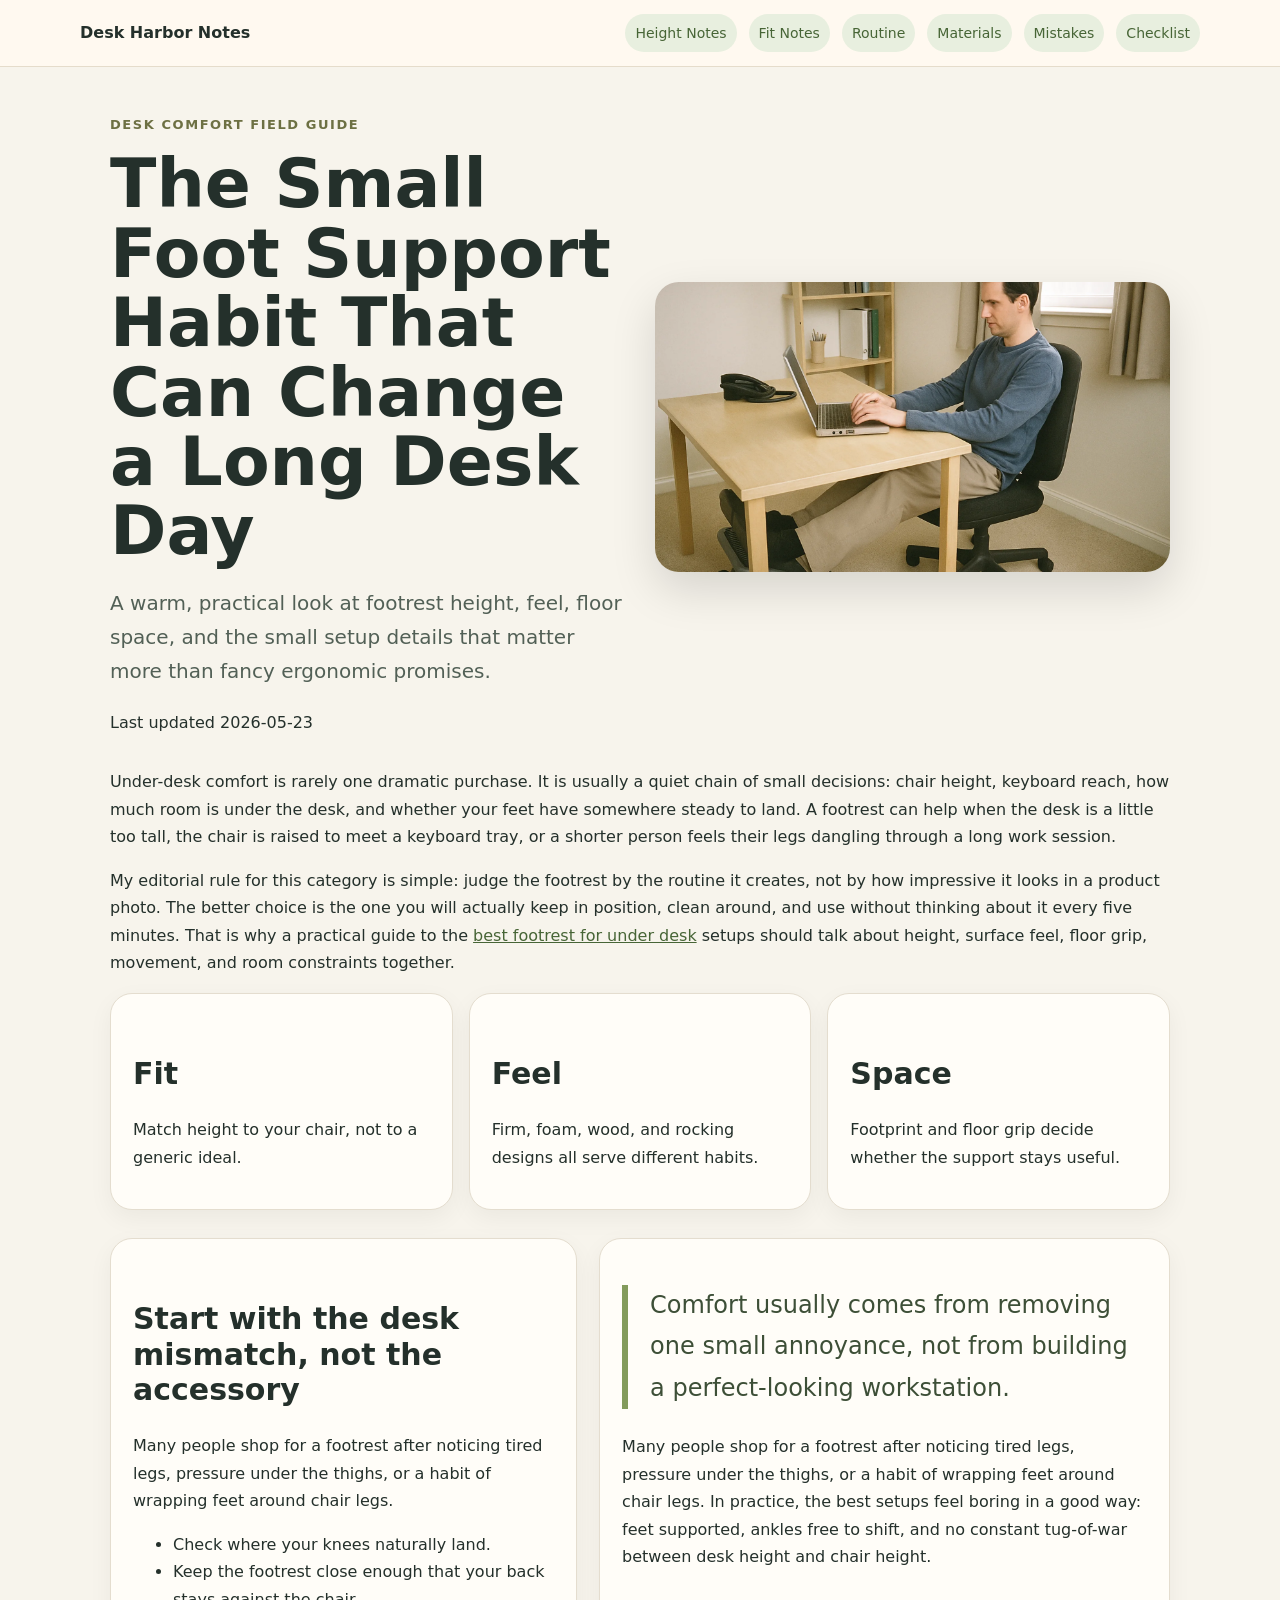
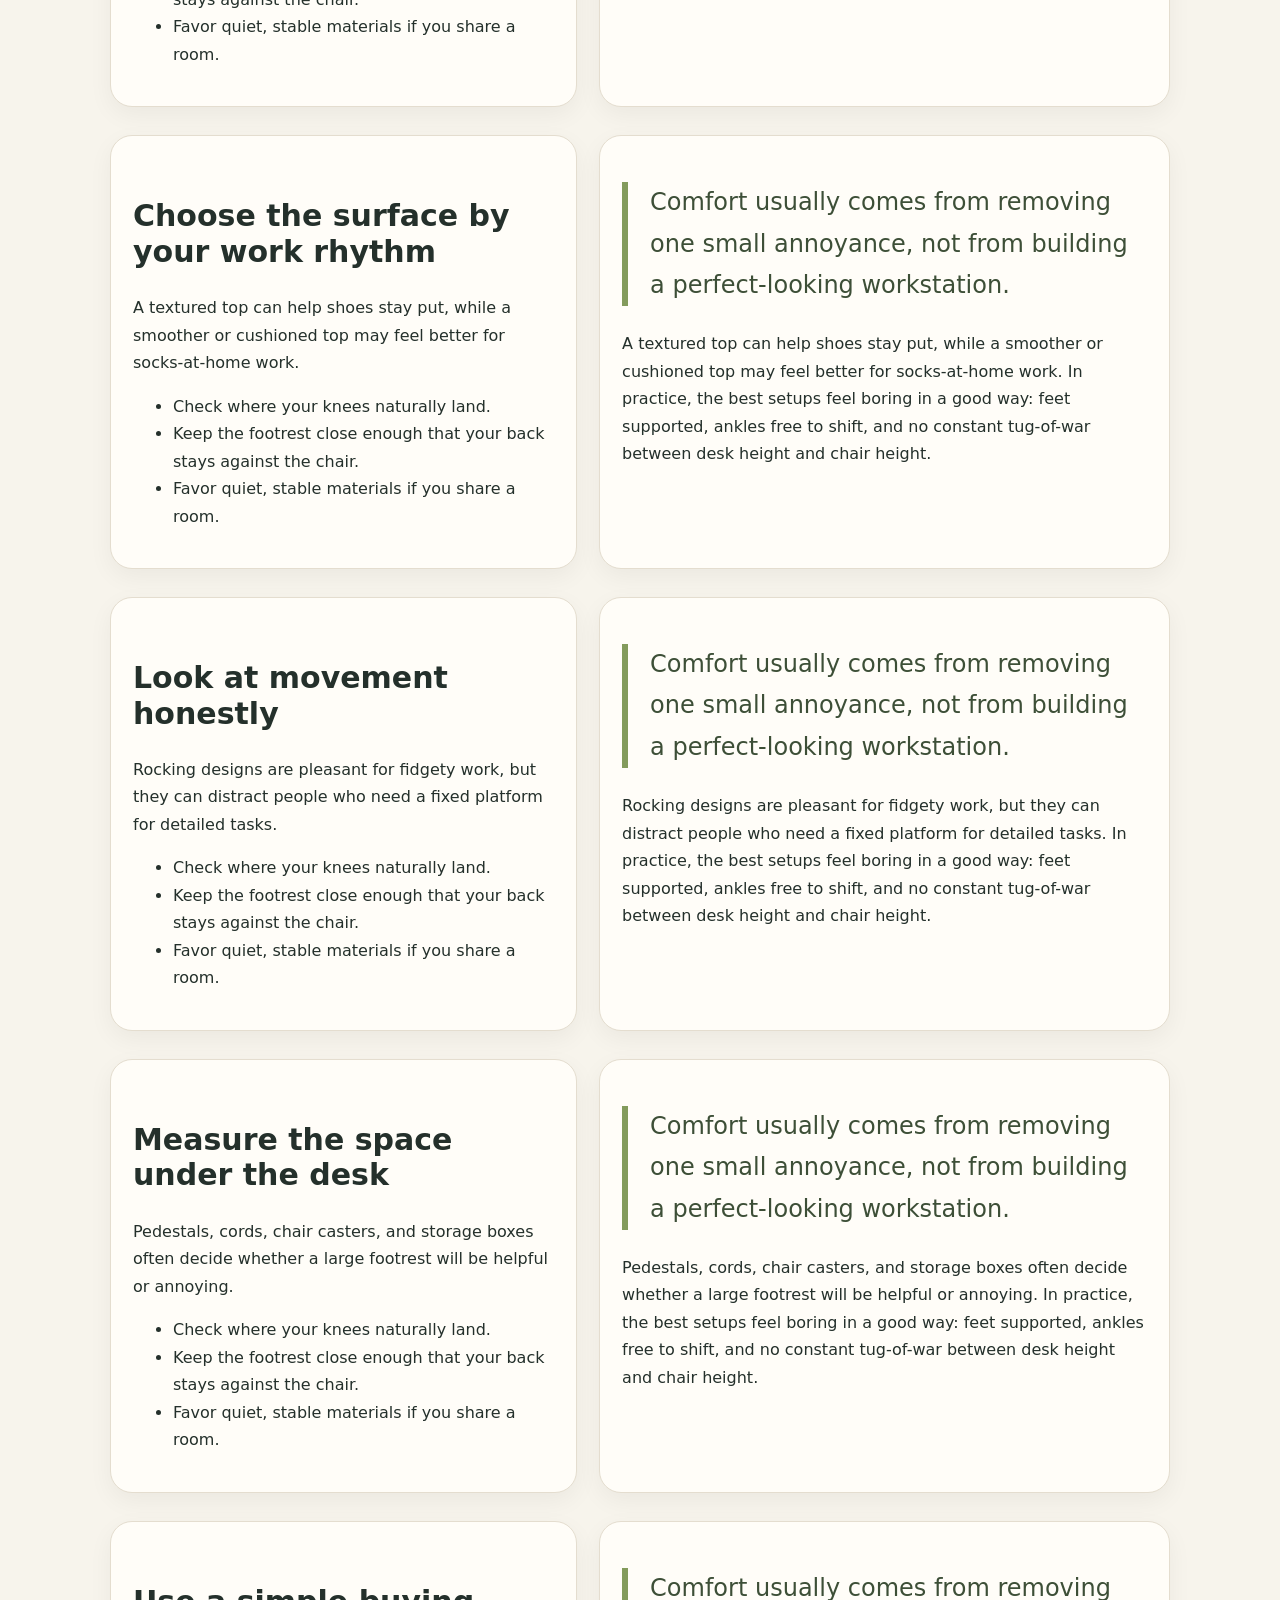
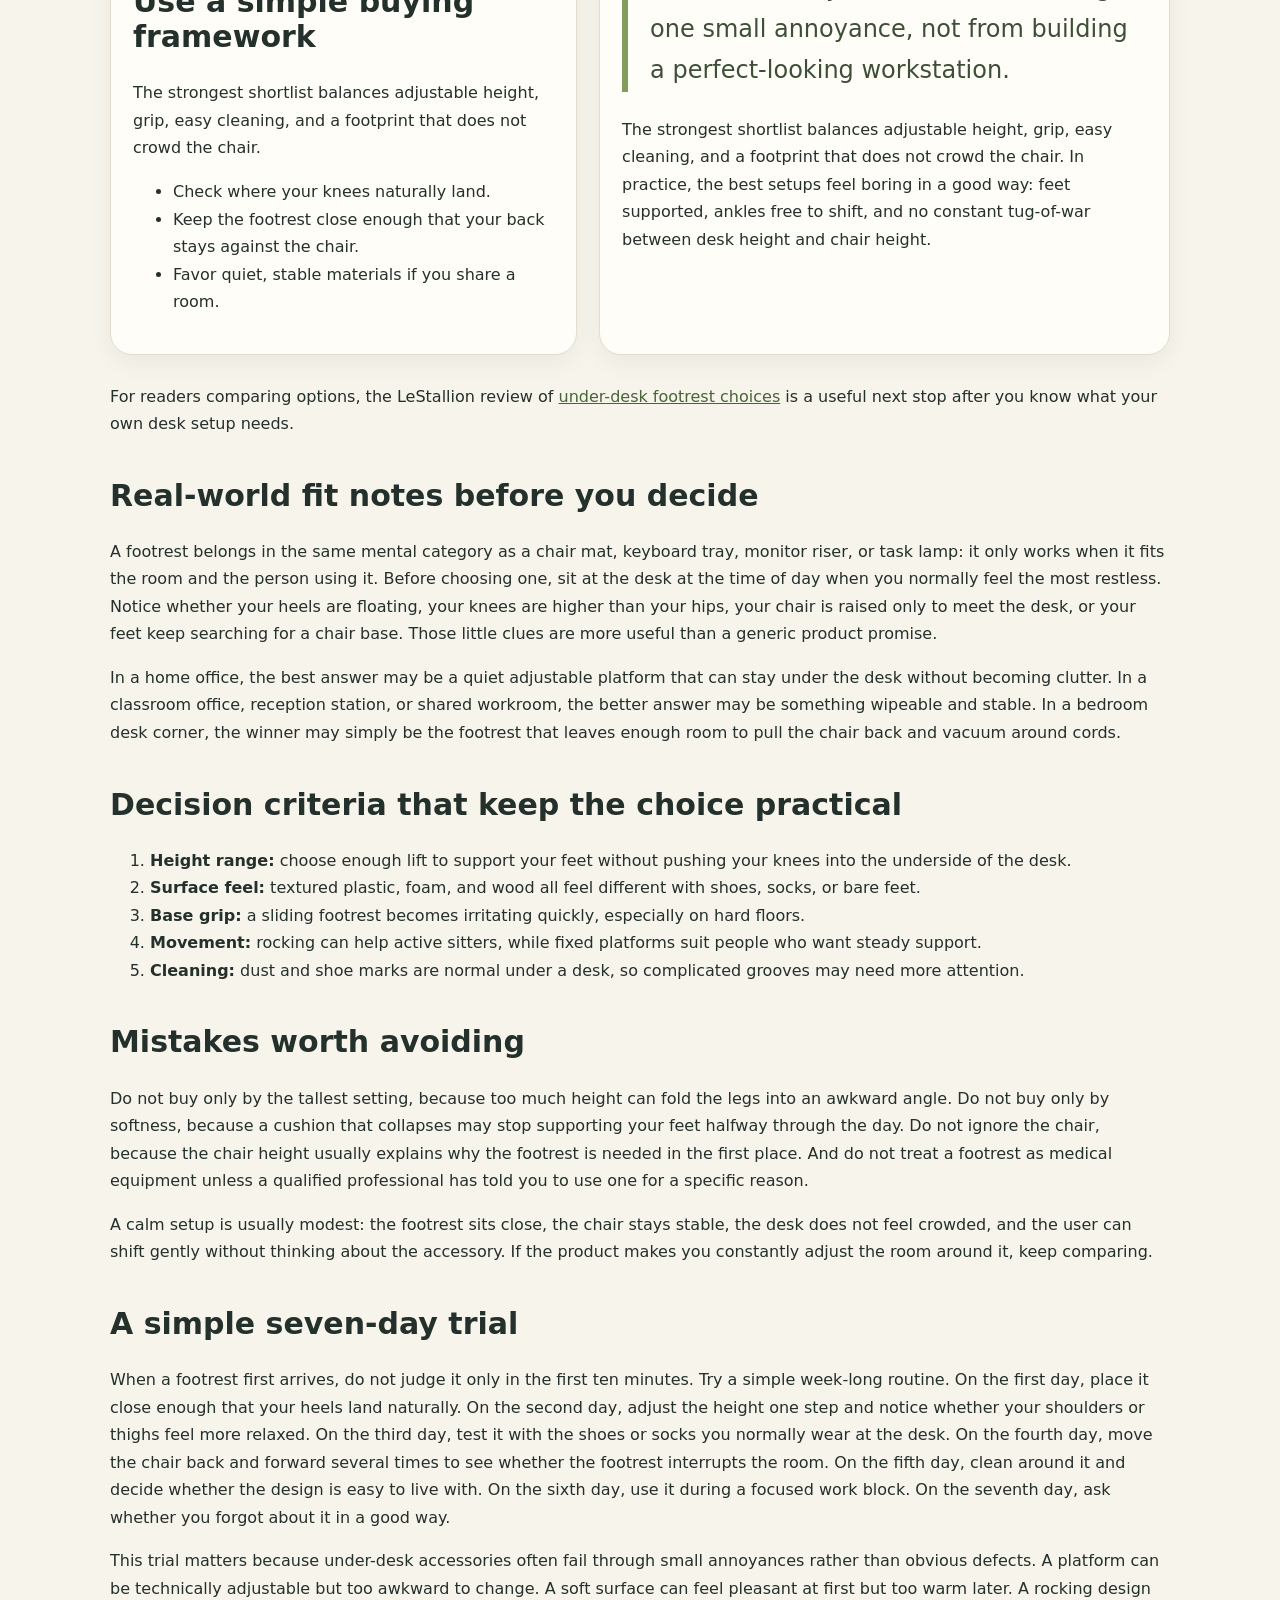
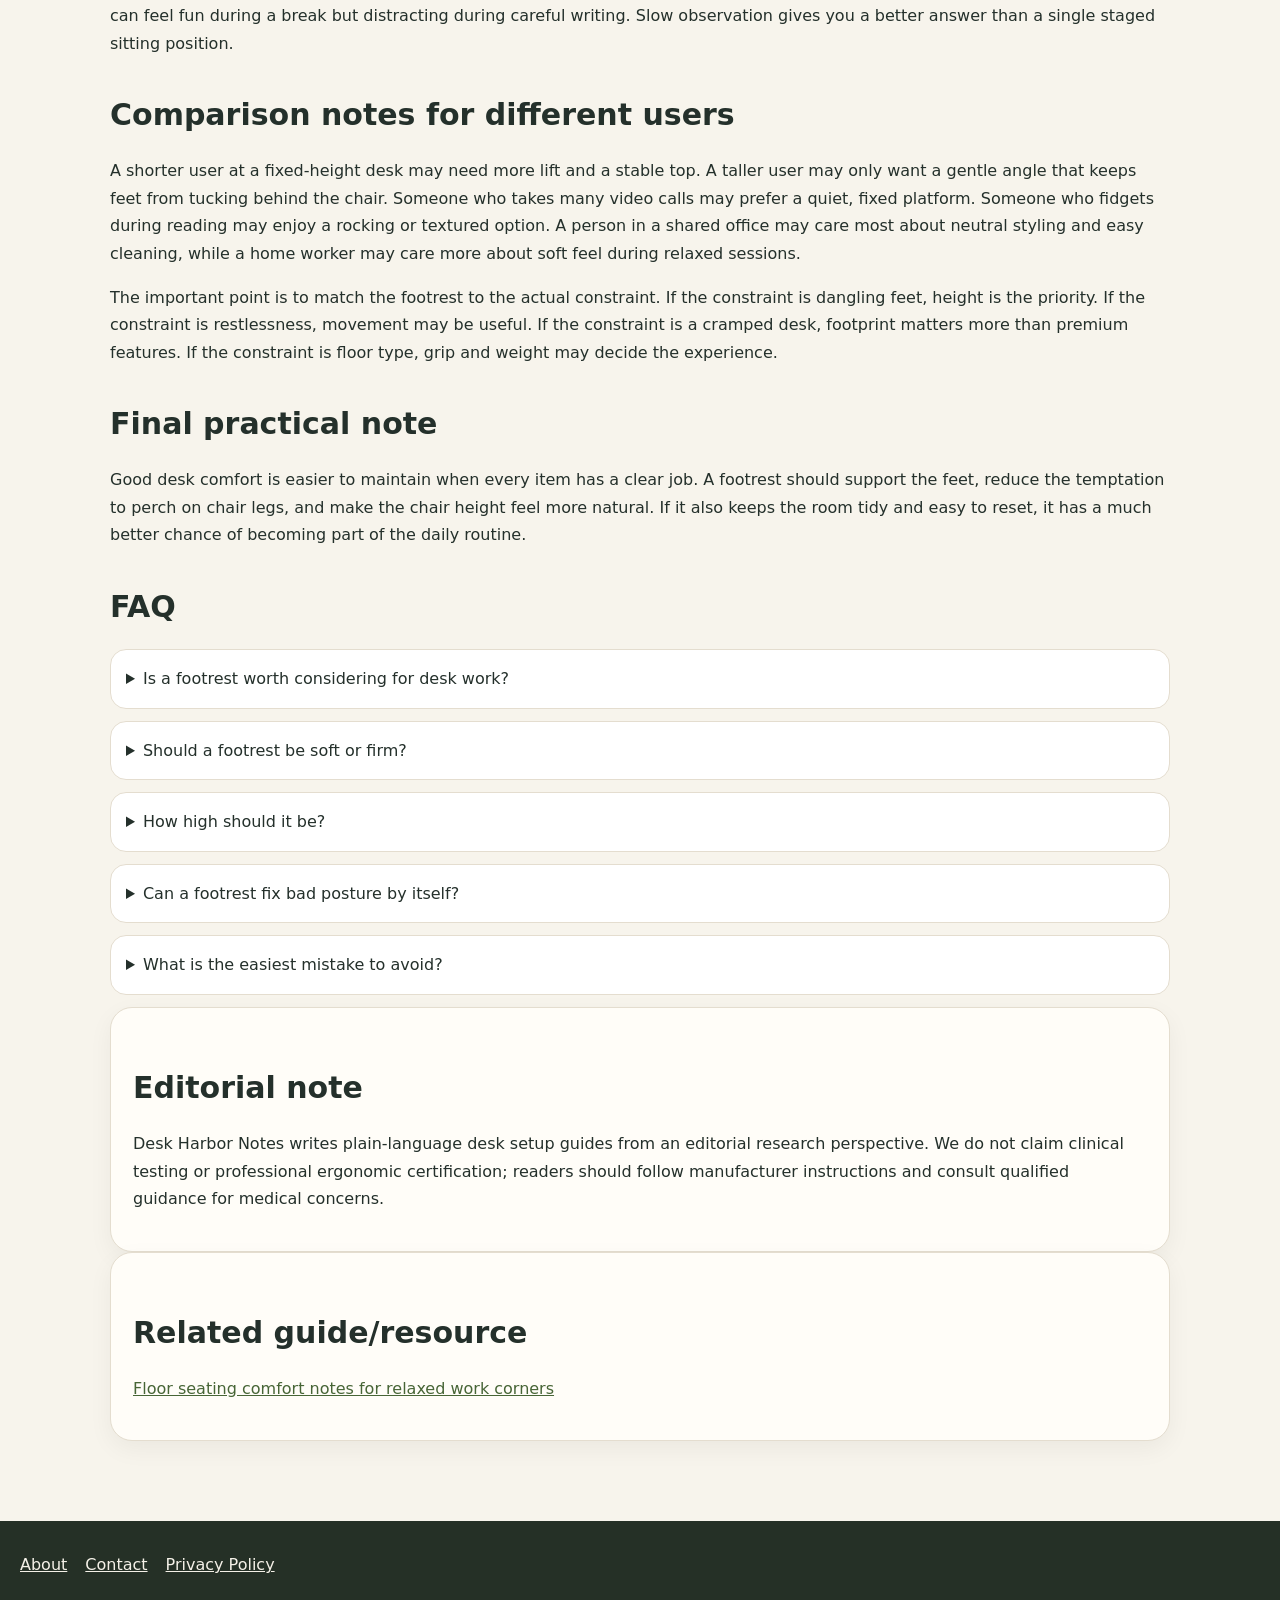
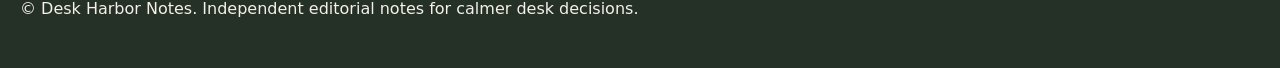
==== index.html @ 227554c1 "Build footrest guide cluster" ====
<!doctype html><html lang="en"><head><meta charset="utf-8"><meta name="viewport" content="width=device-width,initial-scale=1"><title>Under-Desk Footrest Comfort Guide: Small Setup Choices That Make Sitting Feel Calmer</title><meta name="description" content="A practical editorial guide to choosing and setting up an under-desk footrest for home offices, shared desks, and long computer days."><link rel="canonical" href="https://armaragex.github.io/ls-footrest-guide/"><meta name="robots" content="index,follow,max-image-preview:large"><meta property="og:title" content="Under-Desk Footrest Comfort Guide: Small Setup Choices That Make Sitting Feel Calmer"><meta property="og:description" content="A practical editorial guide to choosing and setting up an under-desk footrest for home offices, shared desks, and long computer days."><meta property="og:image" content="https://armaragex.github.io/ls-footrest-guide/assets/hero.webp"><meta property="og:type" content="article"><meta name="twitter:card" content="summary_large_image"><meta name="twitter:image" content="https://armaragex.github.io/ls-footrest-guide/assets/hero.webp"><link rel="stylesheet" href="assets/style.css"><script type="application/ld+json">{"@context": "https://schema.org", "@graph": [{"@type": "Organization", "name": "Desk Harbor Notes", "url": "https://armaragex.github.io/ls-footrest-guide/"}, {"@type": "WebPage", "url": "https://armaragex.github.io/ls-footrest-guide/", "name": "Under-Desk Footrest Comfort Guide: Small Setup Choices That Make Sitting Feel Calmer", "isPartOf": {"@type": "WebSite", "name": "Desk Harbor Notes", "url": "https://armaragex.github.io/ls-footrest-guide/"}}, {"@type": "Article", "headline": "Under-Desk Footrest Comfort Guide: Small Setup Choices That Make Sitting Feel Calmer", "dateModified": "2026-05-23", "author": {"@type": "Organization", "name": "Desk Harbor Notes"}, "publisher": {"@type": "Organization", "name": "Desk Harbor Notes"}, "image": "https://armaragex.github.io/ls-footrest-guide/assets/hero.webp"}, {"@type": "FAQPage", "mainEntity": [{"@type": "Question", "name": "Is a footrest worth considering for desk work?", "acceptedAnswer": {"@type": "Answer", "text": "It can be useful when your feet do not rest flat or when your chair and desk height do not match cleanly."}}, {"@type": "Question", "name": "Should a footrest be soft or firm?", "acceptedAnswer": {"@type": "Answer", "text": "Choose by task: firm support feels stable for typing, while softer foam can be pleasant for short relaxed sessions."}}, {"@type": "Question", "name": "How high should it be?", "acceptedAnswer": {"@type": "Answer", "text": "Start low, then raise it only until your thighs feel supported and your shoulders can stay relaxed."}}, {"@type": "Question", "name": "Can a footrest fix bad posture by itself?", "acceptedAnswer": {"@type": "Answer", "text": "No. It is one part of the setup; chair height, monitor position, breaks, and habits still matter."}}, {"@type": "Question", "name": "What is the easiest mistake to avoid?", "acceptedAnswer": {"@type": "Answer", "text": "Do not place the footrest so far away that you have to reach with your toes or slide forward in the chair."}}]}]}</script></head><body><header><div class="bar"><a class="logo" href="./">Desk Harbor Notes</a><nav class="nav"><a href="height-angle/">Height Notes</a><a href="small-space/">Fit Notes</a><a href="posture-routine/">Routine</a><a href="material-feel/">Materials</a><a href="mistakes/">Mistakes</a><a href="setup-checklist/">Checklist</a></nav></div></header><main><section class="hero"><div><p class="kicker">Desk comfort field guide</p><h1>The Small Foot Support Habit That Can Change a Long Desk Day</h1><p class="dek">A warm, practical look at footrest height, feel, floor space, and the small setup details that matter more than fancy ergonomic promises.</p><p>Last updated 2026-05-23</p></div><img src="assets/hero.webp" alt="Person using an under-desk footrest in a modest home office"></section><p>Under-desk comfort is rarely one dramatic purchase. It is usually a quiet chain of small decisions: chair height, keyboard reach, how much room is under the desk, and whether your feet have somewhere steady to land. A footrest can help when the desk is a little too tall, the chair is raised to meet a keyboard tray, or a shorter person feels their legs dangling through a long work session.</p><p>My editorial rule for this category is simple: judge the footrest by the routine it creates, not by how impressive it looks in a product photo. The better choice is the one you will actually keep in position, clean around, and use without thinking about it every five minutes. That is why a practical guide to the <a href="https://lestallion.com/blogs/product-reviews/best-footrest-for-under-desk">best footrest for under desk</a> setups should talk about height, surface feel, floor grip, movement, and room constraints together.</p><div class="grid"><div class="card"><h2>Fit</h2><p>Match height to your chair, not to a generic ideal.</p></div><div class="card"><h2>Feel</h2><p>Firm, foam, wood, and rocking designs all serve different habits.</p></div><div class="card"><h2>Space</h2><p>Footprint and floor grip decide whether the support stays useful.</p></div></div><section class="split"><div class="card"><h2>Start with the desk mismatch, not the accessory</h2><p>Many people shop for a footrest after noticing tired legs, pressure under the thighs, or a habit of wrapping feet around chair legs.</p><ul><li>Check where your knees naturally land.</li><li>Keep the footrest close enough that your back stays against the chair.</li><li>Favor quiet, stable materials if you share a room.</li></ul></div><div class="note"><p class="quote">Comfort usually comes from removing one small annoyance, not from building a perfect-looking workstation.</p><p>Many people shop for a footrest after noticing tired legs, pressure under the thighs, or a habit of wrapping feet around chair legs. In practice, the best setups feel boring in a good way: feet supported, ankles free to shift, and no constant tug-of-war between desk height and chair height.</p></div></section><section class="split"><div class="card"><h2>Choose the surface by your work rhythm</h2><p>A textured top can help shoes stay put, while a smoother or cushioned top may feel better for socks-at-home work.</p><ul><li>Check where your knees naturally land.</li><li>Keep the footrest close enough that your back stays against the chair.</li><li>Favor quiet, stable materials if you share a room.</li></ul></div><div class="note"><p class="quote">Comfort usually comes from removing one small annoyance, not from building a perfect-looking workstation.</p><p>A textured top can help shoes stay put, while a smoother or cushioned top may feel better for socks-at-home work. In practice, the best setups feel boring in a good way: feet supported, ankles free to shift, and no constant tug-of-war between desk height and chair height.</p></div></section><section class="split"><div class="card"><h2>Look at movement honestly</h2><p>Rocking designs are pleasant for fidgety work, but they can distract people who need a fixed platform for detailed tasks.</p><ul><li>Check where your knees naturally land.</li><li>Keep the footrest close enough that your back stays against the chair.</li><li>Favor quiet, stable materials if you share a room.</li></ul></div><div class="note"><p class="quote">Comfort usually comes from removing one small annoyance, not from building a perfect-looking workstation.</p><p>Rocking designs are pleasant for fidgety work, but they can distract people who need a fixed platform for detailed tasks. In practice, the best setups feel boring in a good way: feet supported, ankles free to shift, and no constant tug-of-war between desk height and chair height.</p></div></section><section class="split"><div class="card"><h2>Measure the space under the desk</h2><p>Pedestals, cords, chair casters, and storage boxes often decide whether a large footrest will be helpful or annoying.</p><ul><li>Check where your knees naturally land.</li><li>Keep the footrest close enough that your back stays against the chair.</li><li>Favor quiet, stable materials if you share a room.</li></ul></div><div class="note"><p class="quote">Comfort usually comes from removing one small annoyance, not from building a perfect-looking workstation.</p><p>Pedestals, cords, chair casters, and storage boxes often decide whether a large footrest will be helpful or annoying. In practice, the best setups feel boring in a good way: feet supported, ankles free to shift, and no constant tug-of-war between desk height and chair height.</p></div></section><section class="split"><div class="card"><h2>Use a simple buying framework</h2><p>The strongest shortlist balances adjustable height, grip, easy cleaning, and a footprint that does not crowd the chair.</p><ul><li>Check where your knees naturally land.</li><li>Keep the footrest close enough that your back stays against the chair.</li><li>Favor quiet, stable materials if you share a room.</li></ul></div><div class="note"><p class="quote">Comfort usually comes from removing one small annoyance, not from building a perfect-looking workstation.</p><p>The strongest shortlist balances adjustable height, grip, easy cleaning, and a footprint that does not crowd the chair. In practice, the best setups feel boring in a good way: feet supported, ankles free to shift, and no constant tug-of-war between desk height and chair height.</p></div></section><p>For readers comparing options, the LeStallion review of <a href="https://lestallion.com/blogs/product-reviews/best-footrest-for-under-desk">under-desk footrest choices</a> is a useful next stop after you know what your own desk setup needs.</p><section><h2>Real-world fit notes before you decide</h2><p>A footrest belongs in the same mental category as a chair mat, keyboard tray, monitor riser, or task lamp: it only works when it fits the room and the person using it. Before choosing one, sit at the desk at the time of day when you normally feel the most restless. Notice whether your heels are floating, your knees are higher than your hips, your chair is raised only to meet the desk, or your feet keep searching for a chair base. Those little clues are more useful than a generic product promise.</p><p>In a home office, the best answer may be a quiet adjustable platform that can stay under the desk without becoming clutter. In a classroom office, reception station, or shared workroom, the better answer may be something wipeable and stable. In a bedroom desk corner, the winner may simply be the footrest that leaves enough room to pull the chair back and vacuum around cords.</p></section><section><h2>Decision criteria that keep the choice practical</h2><ol><li><strong>Height range:</strong> choose enough lift to support your feet without pushing your knees into the underside of the desk.</li><li><strong>Surface feel:</strong> textured plastic, foam, and wood all feel different with shoes, socks, or bare feet.</li><li><strong>Base grip:</strong> a sliding footrest becomes irritating quickly, especially on hard floors.</li><li><strong>Movement:</strong> rocking can help active sitters, while fixed platforms suit people who want steady support.</li><li><strong>Cleaning:</strong> dust and shoe marks are normal under a desk, so complicated grooves may need more attention.</li></ol></section><section><h2>Mistakes worth avoiding</h2><p>Do not buy only by the tallest setting, because too much height can fold the legs into an awkward angle. Do not buy only by softness, because a cushion that collapses may stop supporting your feet halfway through the day. Do not ignore the chair, because the chair height usually explains why the footrest is needed in the first place. And do not treat a footrest as medical equipment unless a qualified professional has told you to use one for a specific reason.</p><p>A calm setup is usually modest: the footrest sits close, the chair stays stable, the desk does not feel crowded, and the user can shift gently without thinking about the accessory. If the product makes you constantly adjust the room around it, keep comparing.</p></section><section><h2>A simple seven-day trial</h2><p>When a footrest first arrives, do not judge it only in the first ten minutes. Try a simple week-long routine. On the first day, place it close enough that your heels land naturally. On the second day, adjust the height one step and notice whether your shoulders or thighs feel more relaxed. On the third day, test it with the shoes or socks you normally wear at the desk. On the fourth day, move the chair back and forward several times to see whether the footrest interrupts the room. On the fifth day, clean around it and decide whether the design is easy to live with. On the sixth day, use it during a focused work block. On the seventh day, ask whether you forgot about it in a good way.</p><p>This trial matters because under-desk accessories often fail through small annoyances rather than obvious defects. A platform can be technically adjustable but too awkward to change. A soft surface can feel pleasant at first but too warm later. A rocking design can feel fun during a break but distracting during careful writing. Slow observation gives you a better answer than a single staged sitting position.</p></section><section><h2>Comparison notes for different users</h2><p>A shorter user at a fixed-height desk may need more lift and a stable top. A taller user may only want a gentle angle that keeps feet from tucking behind the chair. Someone who takes many video calls may prefer a quiet, fixed platform. Someone who fidgets during reading may enjoy a rocking or textured option. A person in a shared office may care most about neutral styling and easy cleaning, while a home worker may care more about soft feel during relaxed sessions.</p><p>The important point is to match the footrest to the actual constraint. If the constraint is dangling feet, height is the priority. If the constraint is restlessness, movement may be useful. If the constraint is a cramped desk, footprint matters more than premium features. If the constraint is floor type, grip and weight may decide the experience.</p></section><section><h2>Final practical note</h2><p>Good desk comfort is easier to maintain when every item has a clear job. A footrest should support the feet, reduce the temptation to perch on chair legs, and make the chair height feel more natural. If it also keeps the room tidy and easy to reset, it has a much better chance of becoming part of the daily routine.</p></section><section class="faq"><h2>FAQ</h2><details><summary>Is a footrest worth considering for desk work?</summary><p>It can be useful when your feet do not rest flat or when your chair and desk height do not match cleanly.</p></details><details><summary>Should a footrest be soft or firm?</summary><p>Choose by task: firm support feels stable for typing, while softer foam can be pleasant for short relaxed sessions.</p></details><details><summary>How high should it be?</summary><p>Start low, then raise it only until your thighs feel supported and your shoulders can stay relaxed.</p></details><details><summary>Can a footrest fix bad posture by itself?</summary><p>No. It is one part of the setup; chair height, monitor position, breaks, and habits still matter.</p></details><details><summary>What is the easiest mistake to avoid?</summary><p>Do not place the footrest so far away that you have to reach with your toes or slide forward in the chair.</p></details></section><section class="card"><h2>Editorial note</h2><p>Desk Harbor Notes writes plain-language desk setup guides from an editorial research perspective. We do not claim clinical testing or professional ergonomic certification; readers should follow manufacturer instructions and consult qualified guidance for medical concerns.</p></section><section class="card"><h2>Related guide/resource</h2><p><a href="https://filedn.com/lPEkuok4Iob58k2I4BeUPpF/lestallion/pcloud-floor-gaming-chair/index.html">Floor seating comfort notes for relaxed work corners</a></p></section></main><footer><div><a href="about.html">About</a><a href="contact.html">Contact</a><a href="privacy-policy.html">Privacy Policy</a></div><p>© Desk Harbor Notes. Independent editorial notes for calmer desk decisions.</p></footer></body></html>
---- assets/style.css ----
body{margin:0;font-family:Inter,system-ui,Segoe UI,sans-serif;color:#24302b;background:#f7f4ec;line-height:1.72}a{color:#476536}header{position:sticky;top:0;background:#fffaf0e8;backdrop-filter:blur(8px);border-bottom:1px solid #e5dccb;z-index:2}.bar{max-width:1120px;margin:auto;display:flex;gap:24px;align-items:center;justify-content:space-between;padding:14px 20px}.logo{font-weight:800;text-decoration:none;color:#24302b}.nav{display:flex;gap:12px;flex-wrap:wrap;justify-content:flex-end}.nav a{font-size:14px;text-decoration:none;padding:7px 10px;border-radius:999px;background:#e8efdf}main{max-width:1060px;margin:auto;padding:34px 20px}.hero{display:grid;grid-template-columns:1fr 1fr;gap:30px;align-items:center}.hero img,.article-hero{width:100%;border-radius:24px;max-height:520px;object-fit:cover;box-shadow:0 18px 45px #0002}.kicker{color:#6d7043;text-transform:uppercase;letter-spacing:.12em;font-weight:800;font-size:13px}h1{font-size:clamp(36px,6vw,68px);line-height:1.02;margin:10px 0}h2{font-size:30px;margin-top:40px;line-height:1.18}.dek{font-size:20px;color:#526056}.grid{display:grid;grid-template-columns:repeat(3,1fr);gap:16px}.card,.note,.trust-card{background:#fffdf8;border:1px solid #e4ddcf;border-radius:22px;padding:22px;box-shadow:0 8px 24px #0000000d}.split{display:grid;grid-template-columns:.9fr 1.1fr;gap:22px;margin:28px 0}.strip{display:flex;gap:12px;flex-wrap:wrap}.pill{background:#e0ebd4;border-radius:16px;padding:14px 16px;font-weight:700}.quote{font-size:24px;border-left:6px solid #839b5c;padding-left:22px;color:#3d4f37}.article{max-width:820px;background:#fffdf8;padding:34px;border-radius:24px;border:1px solid #e4ddcf}.article h1{font-size:44px}.article-hero{margin:18px 0}.faq details{background:#fff;border:1px solid #e4ddcf;border-radius:16px;padding:15px;margin:12px 0}footer{margin-top:46px;padding:30px 20px;background:#253026;color:#f5f1e8}footer a{color:#f5f1e8;margin-right:18px}.trust{display:grid;grid-template-columns:310px 1fr;gap:24px}.side{background:#2f4631;color:white;border-radius:28px;padding:28px;position:sticky;top:82px;align-self:start}@media(max-width:820px){.hero,.split,.grid,.trust{grid-template-columns:1fr}.nav{justify-content:flex-start}.bar{display:block}}
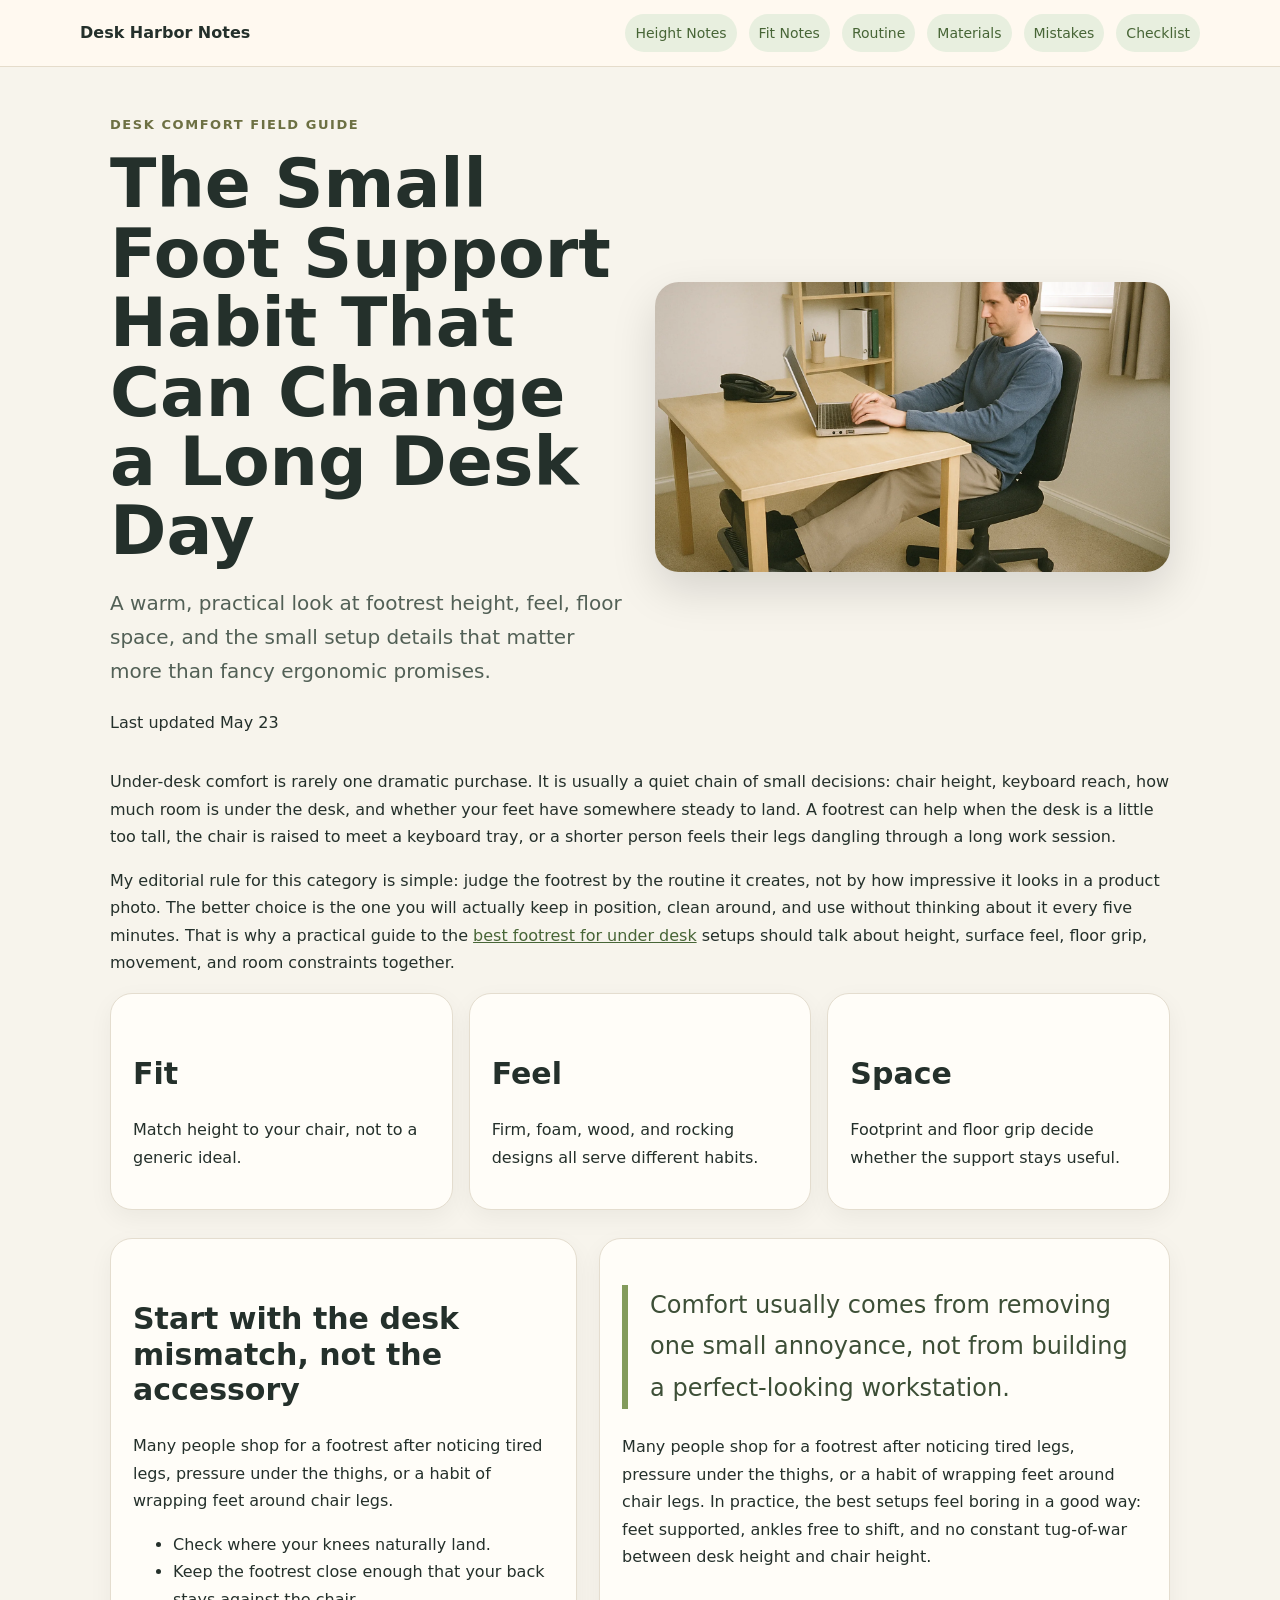
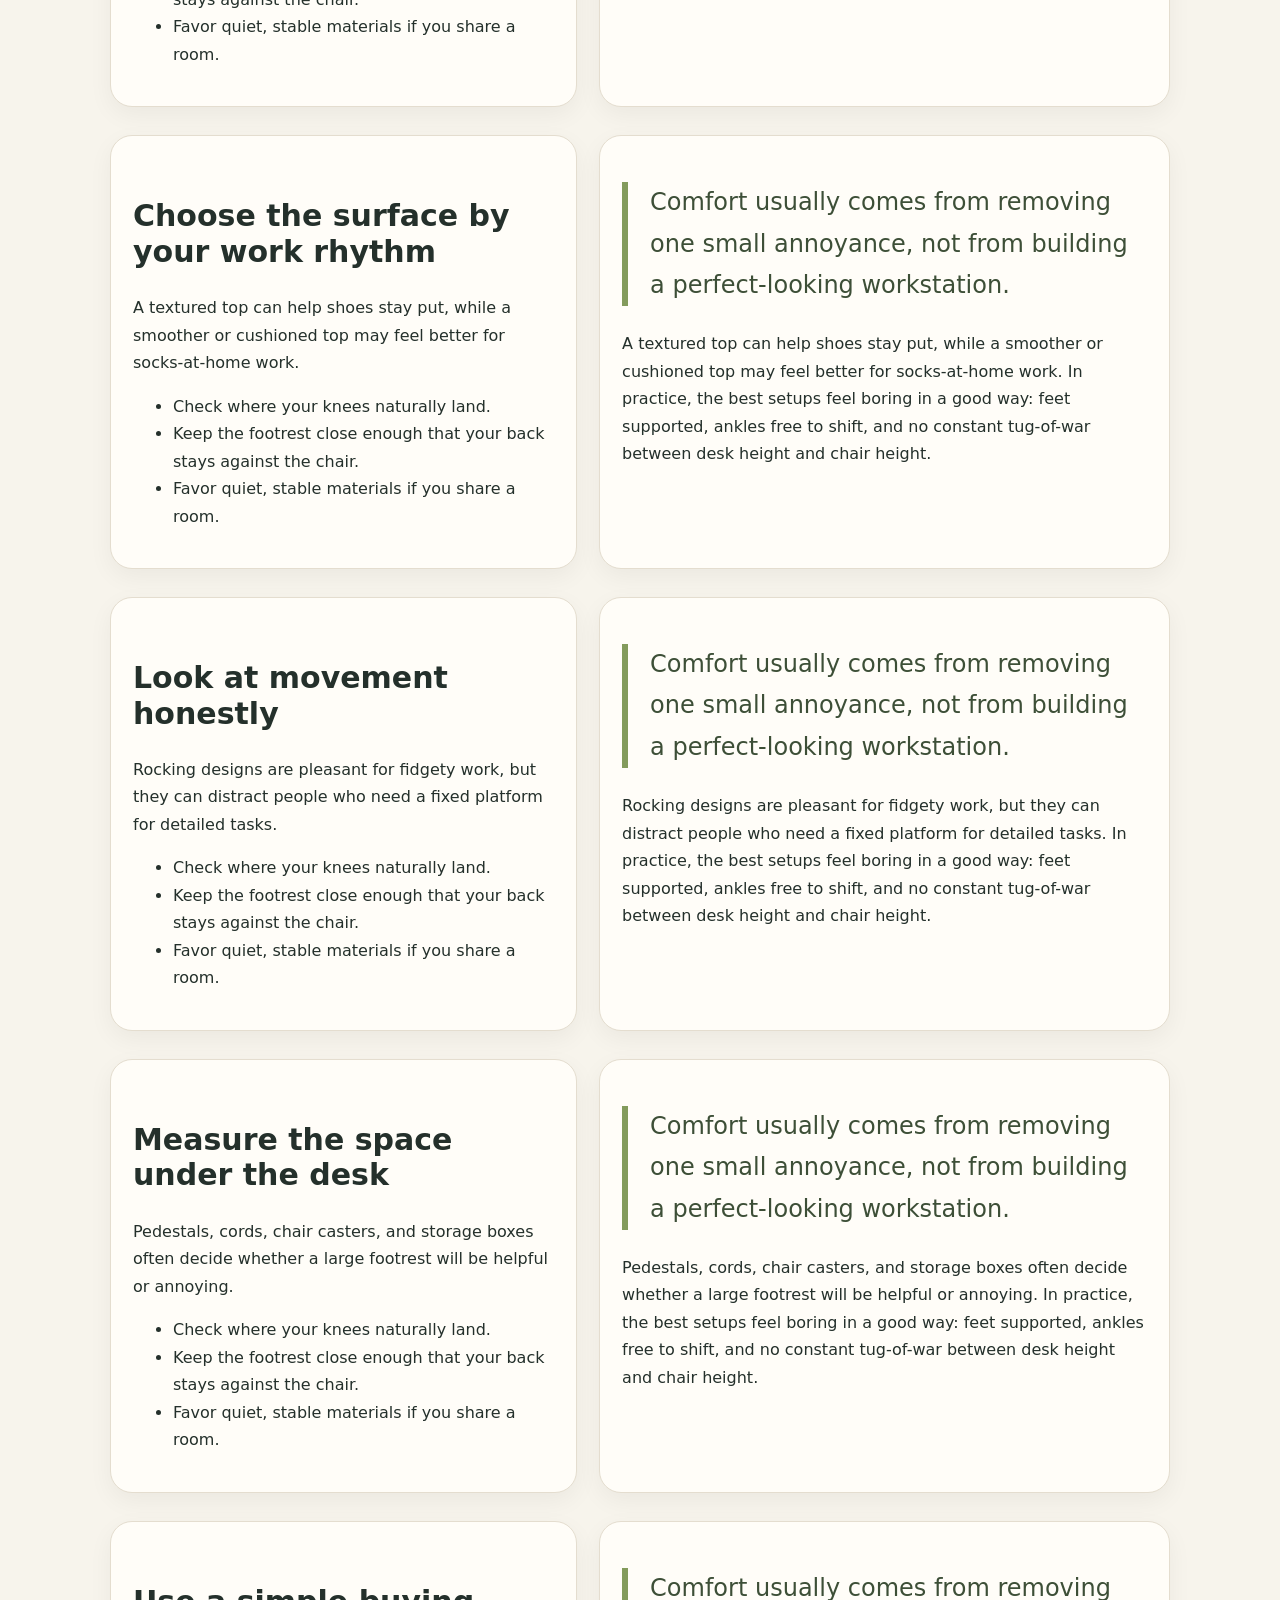
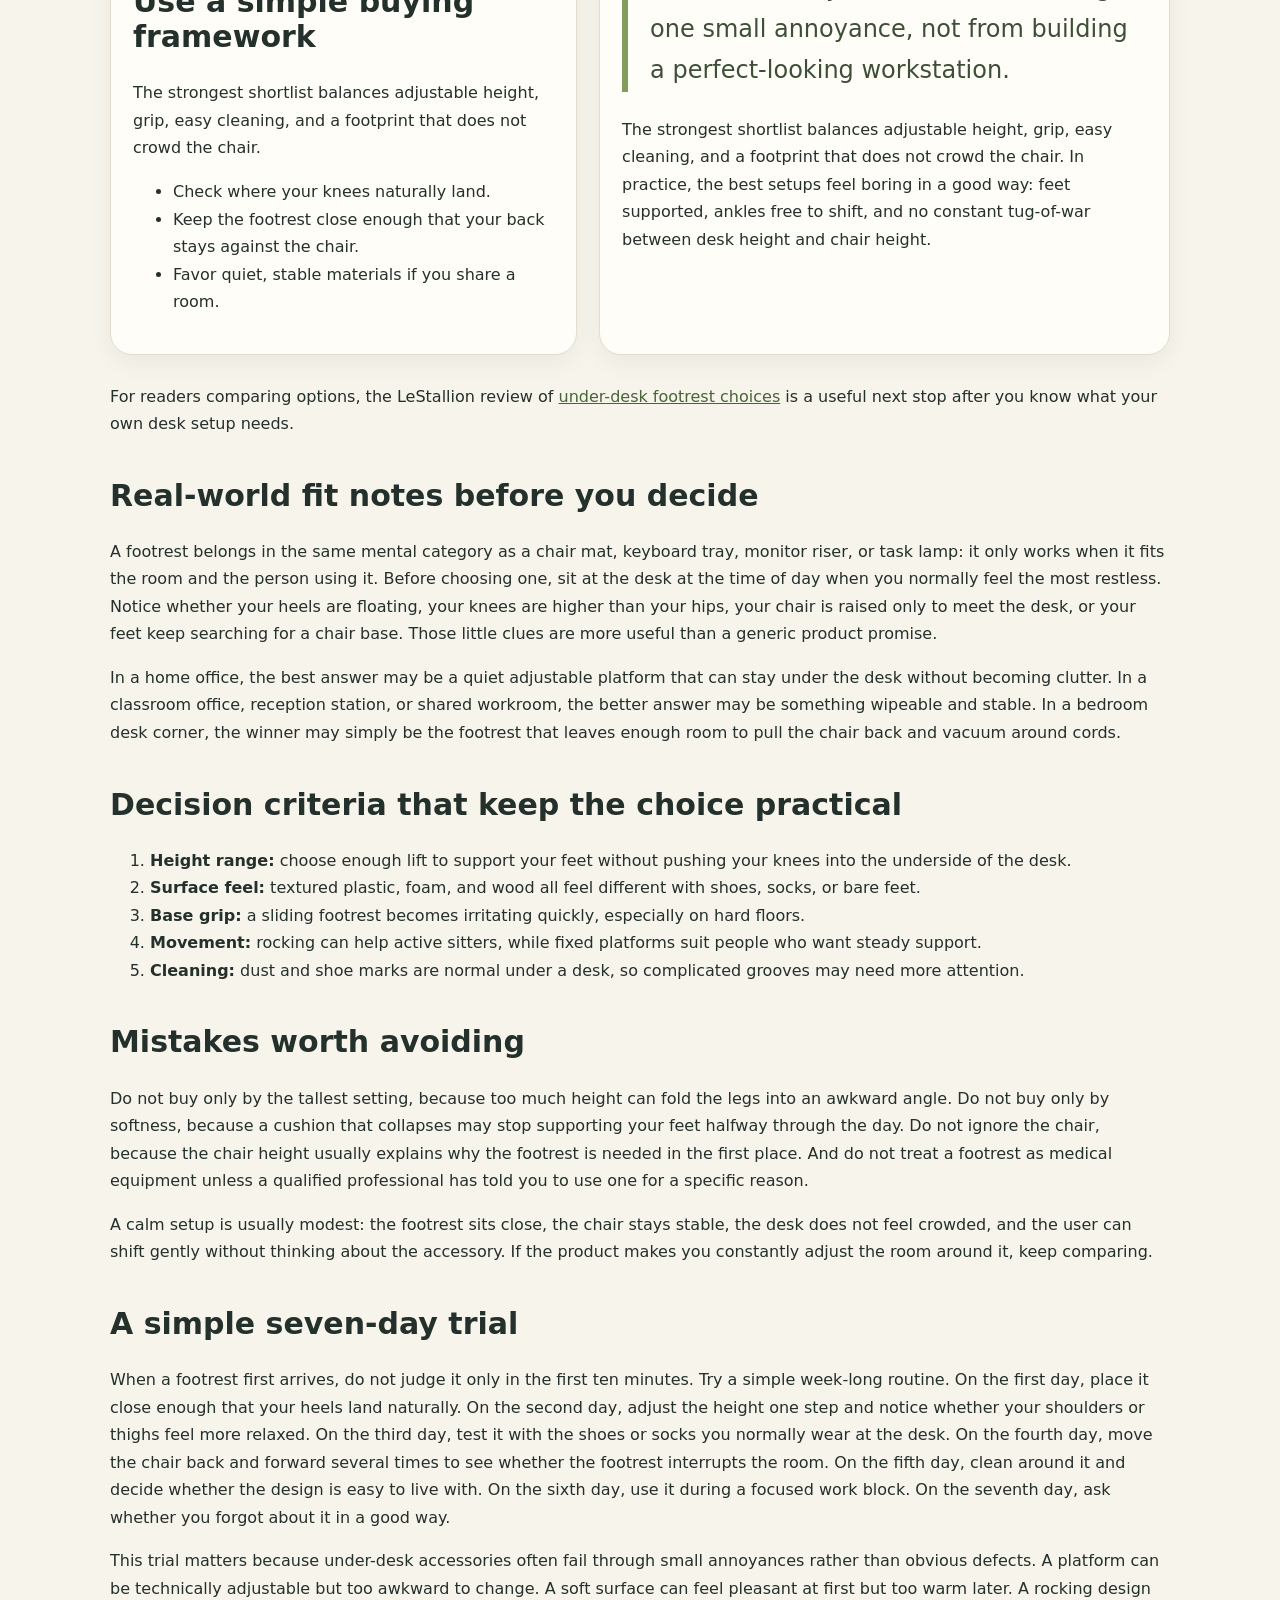
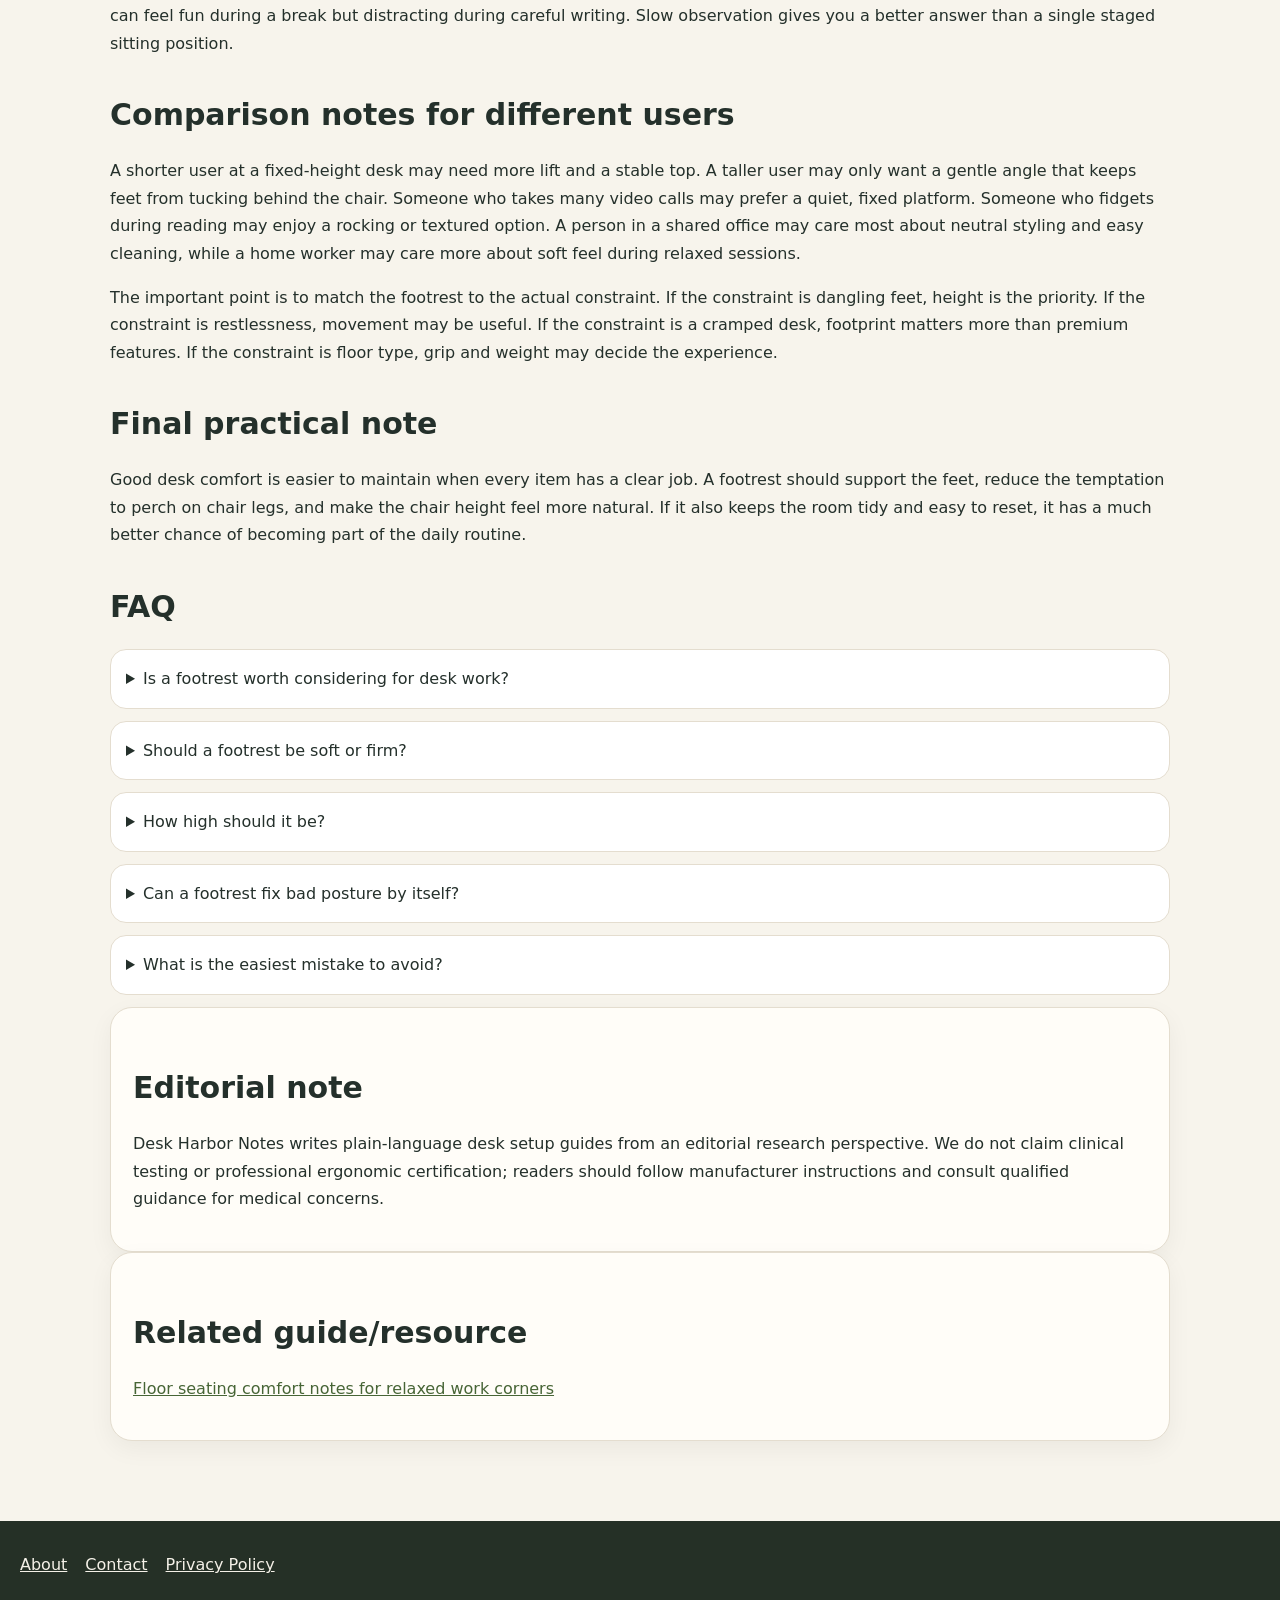
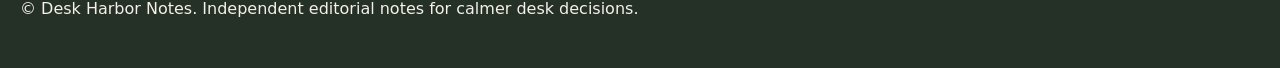
==== commit 4f8de4b0: "Remove visible year mentions" ====
--- a/index.html
+++ b/index.html
@@ -1 +1 @@
-<!doctype html><html lang="en"><head><meta charset="utf-8"><meta name="viewport" content="width=device-width,initial-scale=1"><title>Under-Desk Footrest Comfort Guide: Small Setup Choices That Make Sitting Feel Calmer</title><meta name="description" content="A practical editorial guide to choosing and setting up an under-desk footrest for home offices, shared desks, and long computer days."><link rel="canonical" href="https://armaragex.github.io/ls-footrest-guide/"><meta name="robots" content="index,follow,max-image-preview:large"><meta property="og:title" content="Under-Desk Footrest Comfort Guide: Small Setup Choices That Make Sitting Feel Calmer"><meta property="og:description" content="A practical editorial guide to choosing and setting up an under-desk footrest for home offices, shared desks, and long computer days."><meta property="og:image" content="https://armaragex.github.io/ls-footrest-guide/assets/hero.webp"><meta property="og:type" content="article"><meta name="twitter:card" content="summary_large_image"><meta name="twitter:image" content="https://armaragex.github.io/ls-footrest-guide/assets/hero.webp"><link rel="stylesheet" href="assets/style.css"><script type="application/ld+json">{"@context": "https://schema.org", "@graph": [{"@type": "Organization", "name": "Desk Harbor Notes", "url": "https://armaragex.github.io/ls-footrest-guide/"}, {"@type": "WebPage", "url": "https://armaragex.github.io/ls-footrest-guide/", "name": "Under-Desk Footrest Comfort Guide: Small Setup Choices That Make Sitting Feel Calmer", "isPartOf": {"@type": "WebSite", "name": "Desk Harbor Notes", "url": "https://armaragex.github.io/ls-footrest-guide/"}}, {"@type": "Article", "headline": "Under-Desk Footrest Comfort Guide: Small Setup Choices That Make Sitting Feel Calmer", "dateModified": "2026-05-23", "author": {"@type": "Organization", "name": "Desk Harbor Notes"}, "publisher": {"@type": "Organization", "name": "Desk Harbor Notes"}, "image": "https://armaragex.github.io/ls-footrest-guide/assets/hero.webp"}, {"@type": "FAQPage", "mainEntity": [{"@type": "Question", "name": "Is a footrest worth considering for desk work?", "acceptedAnswer": {"@type": "Answer", "text": "It can be useful when your feet do not rest flat or when your chair and desk height do not match cleanly."}}, {"@type": "Question", "name": "Should a footrest be soft or firm?", "acceptedAnswer": {"@type": "Answer", "text": "Choose by task: firm support feels stable for typing, while softer foam can be pleasant for short relaxed sessions."}}, {"@type": "Question", "name": "How high should it be?", "acceptedAnswer": {"@type": "Answer", "text": "Start low, then raise it only until your thighs feel supported and your shoulders can stay relaxed."}}, {"@type": "Question", "name": "Can a footrest fix bad posture by itself?", "acceptedAnswer": {"@type": "Answer", "text": "No. It is one part of the setup; chair height, monitor position, breaks, and habits still matter."}}, {"@type": "Question", "name": "What is the easiest mistake to avoid?", "acceptedAnswer": {"@type": "Answer", "text": "Do not place the footrest so far away that you have to reach with your toes or slide forward in the chair."}}]}]}</script></head><body><header><div class="bar"><a class="logo" href="./">Desk Harbor Notes</a><nav class="nav"><a href="height-angle/">Height Notes</a><a href="small-space/">Fit Notes</a><a href="posture-routine/">Routine</a><a href="material-feel/">Materials</a><a href="mistakes/">Mistakes</a><a href="setup-checklist/">Checklist</a></nav></div></header><main><section class="hero"><div><p class="kicker">Desk comfort field guide</p><h1>The Small Foot Support Habit That Can Change a Long Desk Day</h1><p class="dek">A warm, practical look at footrest height, feel, floor space, and the small setup details that matter more than fancy ergonomic promises.</p><p>Last updated 2026-05-23</p></div><img src="assets/hero.webp" alt="Person using an under-desk footrest in a modest home office"></section><p>Under-desk comfort is rarely one dramatic purchase. It is usually a quiet chain of small decisions: chair height, keyboard reach, how much room is under the desk, and whether your feet have somewhere steady to land. A footrest can help when the desk is a little too tall, the chair is raised to meet a keyboard tray, or a shorter person feels their legs dangling through a long work session.</p><p>My editorial rule for this category is simple: judge the footrest by the routine it creates, not by how impressive it looks in a product photo. The better choice is the one you will actually keep in position, clean around, and use without thinking about it every five minutes. That is why a practical guide to the <a href="https://lestallion.com/blogs/product-reviews/best-footrest-for-under-desk">best footrest for under desk</a> setups should talk about height, surface feel, floor grip, movement, and room constraints together.</p><div class="grid"><div class="card"><h2>Fit</h2><p>Match height to your chair, not to a generic ideal.</p></div><div class="card"><h2>Feel</h2><p>Firm, foam, wood, and rocking designs all serve different habits.</p></div><div class="card"><h2>Space</h2><p>Footprint and floor grip decide whether the support stays useful.</p></div></div><section class="split"><div class="card"><h2>Start with the desk mismatch, not the accessory</h2><p>Many people shop for a footrest after noticing tired legs, pressure under the thighs, or a habit of wrapping feet around chair legs.</p><ul><li>Check where your knees naturally land.</li><li>Keep the footrest close enough that your back stays against the chair.</li><li>Favor quiet, stable materials if you share a room.</li></ul></div><div class="note"><p class="quote">Comfort usually comes from removing one small annoyance, not from building a perfect-looking workstation.</p><p>Many people shop for a footrest after noticing tired legs, pressure under the thighs, or a habit of wrapping feet around chair legs. In practice, the best setups feel boring in a good way: feet supported, ankles free to shift, and no constant tug-of-war between desk height and chair height.</p></div></section><section class="split"><div class="card"><h2>Choose the surface by your work rhythm</h2><p>A textured top can help shoes stay put, while a smoother or cushioned top may feel better for socks-at-home work.</p><ul><li>Check where your knees naturally land.</li><li>Keep the footrest close enough that your back stays against the chair.</li><li>Favor quiet, stable materials if you share a room.</li></ul></div><div class="note"><p class="quote">Comfort usually comes from removing one small annoyance, not from building a perfect-looking workstation.</p><p>A textured top can help shoes stay put, while a smoother or cushioned top may feel better for socks-at-home work. In practice, the best setups feel boring in a good way: feet supported, ankles free to shift, and no constant tug-of-war between desk height and chair height.</p></div></section><section class="split"><div class="card"><h2>Look at movement honestly</h2><p>Rocking designs are pleasant for fidgety work, but they can distract people who need a fixed platform for detailed tasks.</p><ul><li>Check where your knees naturally land.</li><li>Keep the footrest close enough that your back stays against the chair.</li><li>Favor quiet, stable materials if you share a room.</li></ul></div><div class="note"><p class="quote">Comfort usually comes from removing one small annoyance, not from building a perfect-looking workstation.</p><p>Rocking designs are pleasant for fidgety work, but they can distract people who need a fixed platform for detailed tasks. In practice, the best setups feel boring in a good way: feet supported, ankles free to shift, and no constant tug-of-war between desk height and chair height.</p></div></section><section class="split"><div class="card"><h2>Measure the space under the desk</h2><p>Pedestals, cords, chair casters, and storage boxes often decide whether a large footrest will be helpful or annoying.</p><ul><li>Check where your knees naturally land.</li><li>Keep the footrest close enough that your back stays against the chair.</li><li>Favor quiet, stable materials if you share a room.</li></ul></div><div class="note"><p class="quote">Comfort usually comes from removing one small annoyance, not from building a perfect-looking workstation.</p><p>Pedestals, cords, chair casters, and storage boxes often decide whether a large footrest will be helpful or annoying. In practice, the best setups feel boring in a good way: feet supported, ankles free to shift, and no constant tug-of-war between desk height and chair height.</p></div></section><section class="split"><div class="card"><h2>Use a simple buying framework</h2><p>The strongest shortlist balances adjustable height, grip, easy cleaning, and a footprint that does not crowd the chair.</p><ul><li>Check where your knees naturally land.</li><li>Keep the footrest close enough that your back stays against the chair.</li><li>Favor quiet, stable materials if you share a room.</li></ul></div><div class="note"><p class="quote">Comfort usually comes from removing one small annoyance, not from building a perfect-looking workstation.</p><p>The strongest shortlist balances adjustable height, grip, easy cleaning, and a footprint that does not crowd the chair. In practice, the best setups feel boring in a good way: feet supported, ankles free to shift, and no constant tug-of-war between desk height and chair height.</p></div></section><p>For readers comparing options, the LeStallion review of <a href="https://lestallion.com/blogs/product-reviews/best-footrest-for-under-desk">under-desk footrest choices</a> is a useful next stop after you know what your own desk setup needs.</p><section><h2>Real-world fit notes before you decide</h2><p>A footrest belongs in the same mental category as a chair mat, keyboard tray, monitor riser, or task lamp: it only works when it fits the room and the person using it. Before choosing one, sit at the desk at the time of day when you normally feel the most restless. Notice whether your heels are floating, your knees are higher than your hips, your chair is raised only to meet the desk, or your feet keep searching for a chair base. Those little clues are more useful than a generic product promise.</p><p>In a home office, the best answer may be a quiet adjustable platform that can stay under the desk without becoming clutter. In a classroom office, reception station, or shared workroom, the better answer may be something wipeable and stable. In a bedroom desk corner, the winner may simply be the footrest that leaves enough room to pull the chair back and vacuum around cords.</p></section><section><h2>Decision criteria that keep the choice practical</h2><ol><li><strong>Height range:</strong> choose enough lift to support your feet without pushing your knees into the underside of the desk.</li><li><strong>Surface feel:</strong> textured plastic, foam, and wood all feel different with shoes, socks, or bare feet.</li><li><strong>Base grip:</strong> a sliding footrest becomes irritating quickly, especially on hard floors.</li><li><strong>Movement:</strong> rocking can help active sitters, while fixed platforms suit people who want steady support.</li><li><strong>Cleaning:</strong> dust and shoe marks are normal under a desk, so complicated grooves may need more attention.</li></ol></section><section><h2>Mistakes worth avoiding</h2><p>Do not buy only by the tallest setting, because too much height can fold the legs into an awkward angle. Do not buy only by softness, because a cushion that collapses may stop supporting your feet halfway through the day. Do not ignore the chair, because the chair height usually explains why the footrest is needed in the first place. And do not treat a footrest as medical equipment unless a qualified professional has told you to use one for a specific reason.</p><p>A calm setup is usually modest: the footrest sits close, the chair stays stable, the desk does not feel crowded, and the user can shift gently without thinking about the accessory. If the product makes you constantly adjust the room around it, keep comparing.</p></section><section><h2>A simple seven-day trial</h2><p>When a footrest first arrives, do not judge it only in the first ten minutes. Try a simple week-long routine. On the first day, place it close enough that your heels land naturally. On the second day, adjust the height one step and notice whether your shoulders or thighs feel more relaxed. On the third day, test it with the shoes or socks you normally wear at the desk. On the fourth day, move the chair back and forward several times to see whether the footrest interrupts the room. On the fifth day, clean around it and decide whether the design is easy to live with. On the sixth day, use it during a focused work block. On the seventh day, ask whether you forgot about it in a good way.</p><p>This trial matters because under-desk accessories often fail through small annoyances rather than obvious defects. A platform can be technically adjustable but too awkward to change. A soft surface can feel pleasant at first but too warm later. A rocking design can feel fun during a break but distracting during careful writing. Slow observation gives you a better answer than a single staged sitting position.</p></section><section><h2>Comparison notes for different users</h2><p>A shorter user at a fixed-height desk may need more lift and a stable top. A taller user may only want a gentle angle that keeps feet from tucking behind the chair. Someone who takes many video calls may prefer a quiet, fixed platform. Someone who fidgets during reading may enjoy a rocking or textured option. A person in a shared office may care most about neutral styling and easy cleaning, while a home worker may care more about soft feel during relaxed sessions.</p><p>The important point is to match the footrest to the actual constraint. If the constraint is dangling feet, height is the priority. If the constraint is restlessness, movement may be useful. If the constraint is a cramped desk, footprint matters more than premium features. If the constraint is floor type, grip and weight may decide the experience.</p></section><section><h2>Final practical note</h2><p>Good desk comfort is easier to maintain when every item has a clear job. A footrest should support the feet, reduce the temptation to perch on chair legs, and make the chair height feel more natural. If it also keeps the room tidy and easy to reset, it has a much better chance of becoming part of the daily routine.</p></section><section class="faq"><h2>FAQ</h2><details><summary>Is a footrest worth considering for desk work?</summary><p>It can be useful when your feet do not rest flat or when your chair and desk height do not match cleanly.</p></details><details><summary>Should a footrest be soft or firm?</summary><p>Choose by task: firm support feels stable for typing, while softer foam can be pleasant for short relaxed sessions.</p></details><details><summary>How high should it be?</summary><p>Start low, then raise it only until your thighs feel supported and your shoulders can stay relaxed.</p></details><details><summary>Can a footrest fix bad posture by itself?</summary><p>No. It is one part of the setup; chair height, monitor position, breaks, and habits still matter.</p></details><details><summary>What is the easiest mistake to avoid?</summary><p>Do not place the footrest so far away that you have to reach with your toes or slide forward in the chair.</p></details></section><section class="card"><h2>Editorial note</h2><p>Desk Harbor Notes writes plain-language desk setup guides from an editorial research perspective. We do not claim clinical testing or professional ergonomic certification; readers should follow manufacturer instructions and consult qualified guidance for medical concerns.</p></section><section class="card"><h2>Related guide/resource</h2><p><a href="https://filedn.com/lPEkuok4Iob58k2I4BeUPpF/lestallion/pcloud-floor-gaming-chair/index.html">Floor seating comfort notes for relaxed work corners</a></p></section></main><footer><div><a href="about.html">About</a><a href="contact.html">Contact</a><a href="privacy-policy.html">Privacy Policy</a></div><p>© Desk Harbor Notes. Independent editorial notes for calmer desk decisions.</p></footer></body></html>+<!doctype html><html lang="en"><head><meta charset="utf-8"><meta name="viewport" content="width=device-width,initial-scale=1"><title>Under-Desk Footrest Comfort Guide: Small Setup Choices That Make Sitting Feel Calmer</title><meta name="description" content="A practical editorial guide to choosing and setting up an under-desk footrest for home offices, shared desks, and long computer days."><link rel="canonical" href="https://armaragex.github.io/ls-footrest-guide/"><meta name="robots" content="index,follow,max-image-preview:large"><meta property="og:title" content="Under-Desk Footrest Comfort Guide: Small Setup Choices That Make Sitting Feel Calmer"><meta property="og:description" content="A practical editorial guide to choosing and setting up an under-desk footrest for home offices, shared desks, and long computer days."><meta property="og:image" content="https://armaragex.github.io/ls-footrest-guide/assets/hero.webp"><meta property="og:type" content="article"><meta name="twitter:card" content="summary_large_image"><meta name="twitter:image" content="https://armaragex.github.io/ls-footrest-guide/assets/hero.webp"><link rel="stylesheet" href="assets/style.css"><script type="application/ld+json">{"@context": "https://schema.org", "@graph": [{"@type": "Organization", "name": "Desk Harbor Notes", "url": "https://armaragex.github.io/ls-footrest-guide/"}, {"@type": "WebPage", "url": "https://armaragex.github.io/ls-footrest-guide/", "name": "Under-Desk Footrest Comfort Guide: Small Setup Choices That Make Sitting Feel Calmer", "isPartOf": {"@type": "WebSite", "name": "Desk Harbor Notes", "url": "https://armaragex.github.io/ls-footrest-guide/"}}, {"@type": "Article", "headline": "Under-Desk Footrest Comfort Guide: Small Setup Choices That Make Sitting Feel Calmer", "dateModified": "2026-05-23", "author": {"@type": "Organization", "name": "Desk Harbor Notes"}, "publisher": {"@type": "Organization", "name": "Desk Harbor Notes"}, "image": "https://armaragex.github.io/ls-footrest-guide/assets/hero.webp"}, {"@type": "FAQPage", "mainEntity": [{"@type": "Question", "name": "Is a footrest worth considering for desk work?", "acceptedAnswer": {"@type": "Answer", "text": "It can be useful when your feet do not rest flat or when your chair and desk height do not match cleanly."}}, {"@type": "Question", "name": "Should a footrest be soft or firm?", "acceptedAnswer": {"@type": "Answer", "text": "Choose by task: firm support feels stable for typing, while softer foam can be pleasant for short relaxed sessions."}}, {"@type": "Question", "name": "How high should it be?", "acceptedAnswer": {"@type": "Answer", "text": "Start low, then raise it only until your thighs feel supported and your shoulders can stay relaxed."}}, {"@type": "Question", "name": "Can a footrest fix bad posture by itself?", "acceptedAnswer": {"@type": "Answer", "text": "No. It is one part of the setup; chair height, monitor position, breaks, and habits still matter."}}, {"@type": "Question", "name": "What is the easiest mistake to avoid?", "acceptedAnswer": {"@type": "Answer", "text": "Do not place the footrest so far away that you have to reach with your toes or slide forward in the chair."}}]}]}</script></head><body><header><div class="bar"><a class="logo" href="./">Desk Harbor Notes</a><nav class="nav"><a href="height-angle/">Height Notes</a><a href="small-space/">Fit Notes</a><a href="posture-routine/">Routine</a><a href="material-feel/">Materials</a><a href="mistakes/">Mistakes</a><a href="setup-checklist/">Checklist</a></nav></div></header><main><section class="hero"><div><p class="kicker">Desk comfort field guide</p><h1>The Small Foot Support Habit That Can Change a Long Desk Day</h1><p class="dek">A warm, practical look at footrest height, feel, floor space, and the small setup details that matter more than fancy ergonomic promises.</p><p>Last updated May 23</p></div><img src="assets/hero.webp" alt="Person using an under-desk footrest in a modest home office"></section><p>Under-desk comfort is rarely one dramatic purchase. It is usually a quiet chain of small decisions: chair height, keyboard reach, how much room is under the desk, and whether your feet have somewhere steady to land. A footrest can help when the desk is a little too tall, the chair is raised to meet a keyboard tray, or a shorter person feels their legs dangling through a long work session.</p><p>My editorial rule for this category is simple: judge the footrest by the routine it creates, not by how impressive it looks in a product photo. The better choice is the one you will actually keep in position, clean around, and use without thinking about it every five minutes. That is why a practical guide to the <a href="https://lestallion.com/blogs/product-reviews/best-footrest-for-under-desk">best footrest for under desk</a> setups should talk about height, surface feel, floor grip, movement, and room constraints together.</p><div class="grid"><div class="card"><h2>Fit</h2><p>Match height to your chair, not to a generic ideal.</p></div><div class="card"><h2>Feel</h2><p>Firm, foam, wood, and rocking designs all serve different habits.</p></div><div class="card"><h2>Space</h2><p>Footprint and floor grip decide whether the support stays useful.</p></div></div><section class="split"><div class="card"><h2>Start with the desk mismatch, not the accessory</h2><p>Many people shop for a footrest after noticing tired legs, pressure under the thighs, or a habit of wrapping feet around chair legs.</p><ul><li>Check where your knees naturally land.</li><li>Keep the footrest close enough that your back stays against the chair.</li><li>Favor quiet, stable materials if you share a room.</li></ul></div><div class="note"><p class="quote">Comfort usually comes from removing one small annoyance, not from building a perfect-looking workstation.</p><p>Many people shop for a footrest after noticing tired legs, pressure under the thighs, or a habit of wrapping feet around chair legs. In practice, the best setups feel boring in a good way: feet supported, ankles free to shift, and no constant tug-of-war between desk height and chair height.</p></div></section><section class="split"><div class="card"><h2>Choose the surface by your work rhythm</h2><p>A textured top can help shoes stay put, while a smoother or cushioned top may feel better for socks-at-home work.</p><ul><li>Check where your knees naturally land.</li><li>Keep the footrest close enough that your back stays against the chair.</li><li>Favor quiet, stable materials if you share a room.</li></ul></div><div class="note"><p class="quote">Comfort usually comes from removing one small annoyance, not from building a perfect-looking workstation.</p><p>A textured top can help shoes stay put, while a smoother or cushioned top may feel better for socks-at-home work. In practice, the best setups feel boring in a good way: feet supported, ankles free to shift, and no constant tug-of-war between desk height and chair height.</p></div></section><section class="split"><div class="card"><h2>Look at movement honestly</h2><p>Rocking designs are pleasant for fidgety work, but they can distract people who need a fixed platform for detailed tasks.</p><ul><li>Check where your knees naturally land.</li><li>Keep the footrest close enough that your back stays against the chair.</li><li>Favor quiet, stable materials if you share a room.</li></ul></div><div class="note"><p class="quote">Comfort usually comes from removing one small annoyance, not from building a perfect-looking workstation.</p><p>Rocking designs are pleasant for fidgety work, but they can distract people who need a fixed platform for detailed tasks. In practice, the best setups feel boring in a good way: feet supported, ankles free to shift, and no constant tug-of-war between desk height and chair height.</p></div></section><section class="split"><div class="card"><h2>Measure the space under the desk</h2><p>Pedestals, cords, chair casters, and storage boxes often decide whether a large footrest will be helpful or annoying.</p><ul><li>Check where your knees naturally land.</li><li>Keep the footrest close enough that your back stays against the chair.</li><li>Favor quiet, stable materials if you share a room.</li></ul></div><div class="note"><p class="quote">Comfort usually comes from removing one small annoyance, not from building a perfect-looking workstation.</p><p>Pedestals, cords, chair casters, and storage boxes often decide whether a large footrest will be helpful or annoying. In practice, the best setups feel boring in a good way: feet supported, ankles free to shift, and no constant tug-of-war between desk height and chair height.</p></div></section><section class="split"><div class="card"><h2>Use a simple buying framework</h2><p>The strongest shortlist balances adjustable height, grip, easy cleaning, and a footprint that does not crowd the chair.</p><ul><li>Check where your knees naturally land.</li><li>Keep the footrest close enough that your back stays against the chair.</li><li>Favor quiet, stable materials if you share a room.</li></ul></div><div class="note"><p class="quote">Comfort usually comes from removing one small annoyance, not from building a perfect-looking workstation.</p><p>The strongest shortlist balances adjustable height, grip, easy cleaning, and a footprint that does not crowd the chair. In practice, the best setups feel boring in a good way: feet supported, ankles free to shift, and no constant tug-of-war between desk height and chair height.</p></div></section><p>For readers comparing options, the LeStallion review of <a href="https://lestallion.com/blogs/product-reviews/best-footrest-for-under-desk">under-desk footrest choices</a> is a useful next stop after you know what your own desk setup needs.</p><section><h2>Real-world fit notes before you decide</h2><p>A footrest belongs in the same mental category as a chair mat, keyboard tray, monitor riser, or task lamp: it only works when it fits the room and the person using it. Before choosing one, sit at the desk at the time of day when you normally feel the most restless. Notice whether your heels are floating, your knees are higher than your hips, your chair is raised only to meet the desk, or your feet keep searching for a chair base. Those little clues are more useful than a generic product promise.</p><p>In a home office, the best answer may be a quiet adjustable platform that can stay under the desk without becoming clutter. In a classroom office, reception station, or shared workroom, the better answer may be something wipeable and stable. In a bedroom desk corner, the winner may simply be the footrest that leaves enough room to pull the chair back and vacuum around cords.</p></section><section><h2>Decision criteria that keep the choice practical</h2><ol><li><strong>Height range:</strong> choose enough lift to support your feet without pushing your knees into the underside of the desk.</li><li><strong>Surface feel:</strong> textured plastic, foam, and wood all feel different with shoes, socks, or bare feet.</li><li><strong>Base grip:</strong> a sliding footrest becomes irritating quickly, especially on hard floors.</li><li><strong>Movement:</strong> rocking can help active sitters, while fixed platforms suit people who want steady support.</li><li><strong>Cleaning:</strong> dust and shoe marks are normal under a desk, so complicated grooves may need more attention.</li></ol></section><section><h2>Mistakes worth avoiding</h2><p>Do not buy only by the tallest setting, because too much height can fold the legs into an awkward angle. Do not buy only by softness, because a cushion that collapses may stop supporting your feet halfway through the day. Do not ignore the chair, because the chair height usually explains why the footrest is needed in the first place. And do not treat a footrest as medical equipment unless a qualified professional has told you to use one for a specific reason.</p><p>A calm setup is usually modest: the footrest sits close, the chair stays stable, the desk does not feel crowded, and the user can shift gently without thinking about the accessory. If the product makes you constantly adjust the room around it, keep comparing.</p></section><section><h2>A simple seven-day trial</h2><p>When a footrest first arrives, do not judge it only in the first ten minutes. Try a simple week-long routine. On the first day, place it close enough that your heels land naturally. On the second day, adjust the height one step and notice whether your shoulders or thighs feel more relaxed. On the third day, test it with the shoes or socks you normally wear at the desk. On the fourth day, move the chair back and forward several times to see whether the footrest interrupts the room. On the fifth day, clean around it and decide whether the design is easy to live with. On the sixth day, use it during a focused work block. On the seventh day, ask whether you forgot about it in a good way.</p><p>This trial matters because under-desk accessories often fail through small annoyances rather than obvious defects. A platform can be technically adjustable but too awkward to change. A soft surface can feel pleasant at first but too warm later. A rocking design can feel fun during a break but distracting during careful writing. Slow observation gives you a better answer than a single staged sitting position.</p></section><section><h2>Comparison notes for different users</h2><p>A shorter user at a fixed-height desk may need more lift and a stable top. A taller user may only want a gentle angle that keeps feet from tucking behind the chair. Someone who takes many video calls may prefer a quiet, fixed platform. Someone who fidgets during reading may enjoy a rocking or textured option. A person in a shared office may care most about neutral styling and easy cleaning, while a home worker may care more about soft feel during relaxed sessions.</p><p>The important point is to match the footrest to the actual constraint. If the constraint is dangling feet, height is the priority. If the constraint is restlessness, movement may be useful. If the constraint is a cramped desk, footprint matters more than premium features. If the constraint is floor type, grip and weight may decide the experience.</p></section><section><h2>Final practical note</h2><p>Good desk comfort is easier to maintain when every item has a clear job. A footrest should support the feet, reduce the temptation to perch on chair legs, and make the chair height feel more natural. If it also keeps the room tidy and easy to reset, it has a much better chance of becoming part of the daily routine.</p></section><section class="faq"><h2>FAQ</h2><details><summary>Is a footrest worth considering for desk work?</summary><p>It can be useful when your feet do not rest flat or when your chair and desk height do not match cleanly.</p></details><details><summary>Should a footrest be soft or firm?</summary><p>Choose by task: firm support feels stable for typing, while softer foam can be pleasant for short relaxed sessions.</p></details><details><summary>How high should it be?</summary><p>Start low, then raise it only until your thighs feel supported and your shoulders can stay relaxed.</p></details><details><summary>Can a footrest fix bad posture by itself?</summary><p>No. It is one part of the setup; chair height, monitor position, breaks, and habits still matter.</p></details><details><summary>What is the easiest mistake to avoid?</summary><p>Do not place the footrest so far away that you have to reach with your toes or slide forward in the chair.</p></details></section><section class="card"><h2>Editorial note</h2><p>Desk Harbor Notes writes plain-language desk setup guides from an editorial research perspective. We do not claim clinical testing or professional ergonomic certification; readers should follow manufacturer instructions and consult qualified guidance for medical concerns.</p></section><section class="card"><h2>Related guide/resource</h2><p><a href="https://filedn.com/lPEkuok4Iob58k2I4BeUPpF/lestallion/pcloud-floor-gaming-chair/index.html">Floor seating comfort notes for relaxed work corners</a></p></section></main><footer><div><a href="about.html">About</a><a href="contact.html">Contact</a><a href="privacy-policy.html">Privacy Policy</a></div><p>© Desk Harbor Notes. Independent editorial notes for calmer desk decisions.</p></footer></body></html>
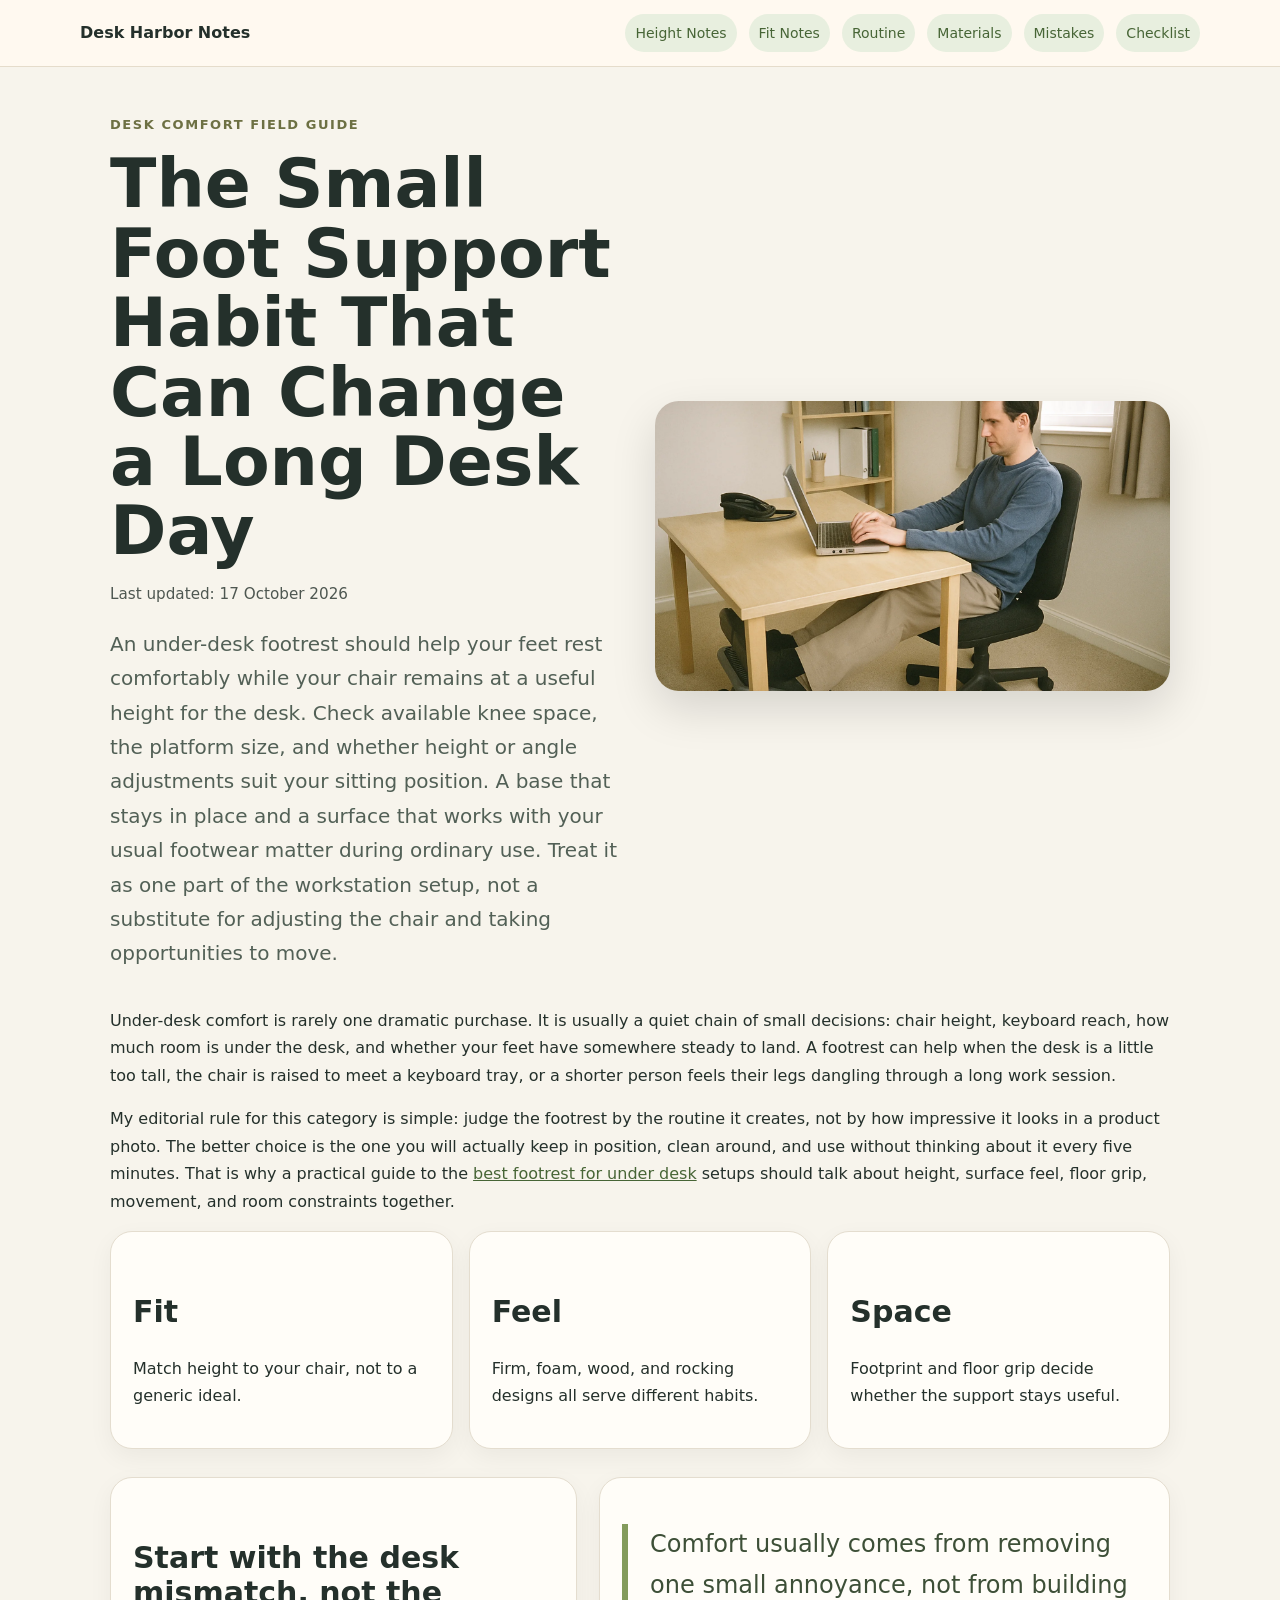
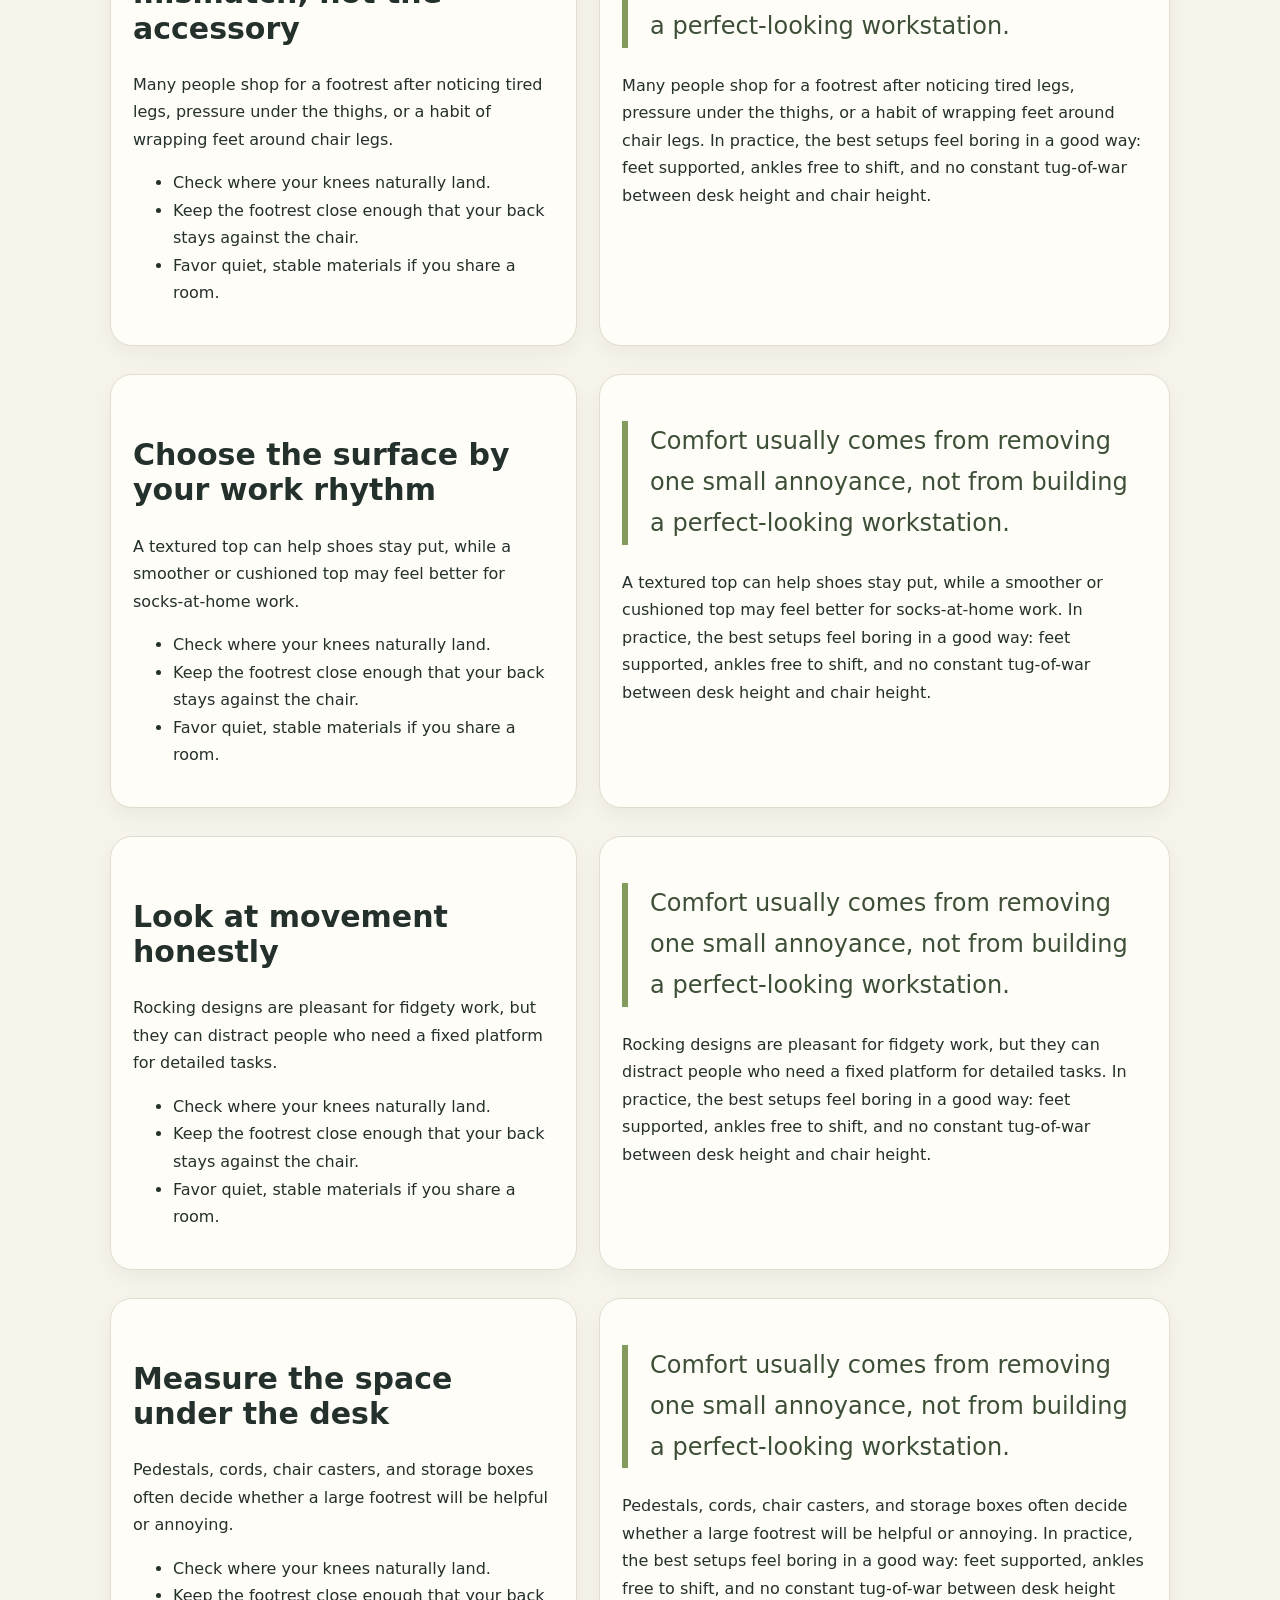
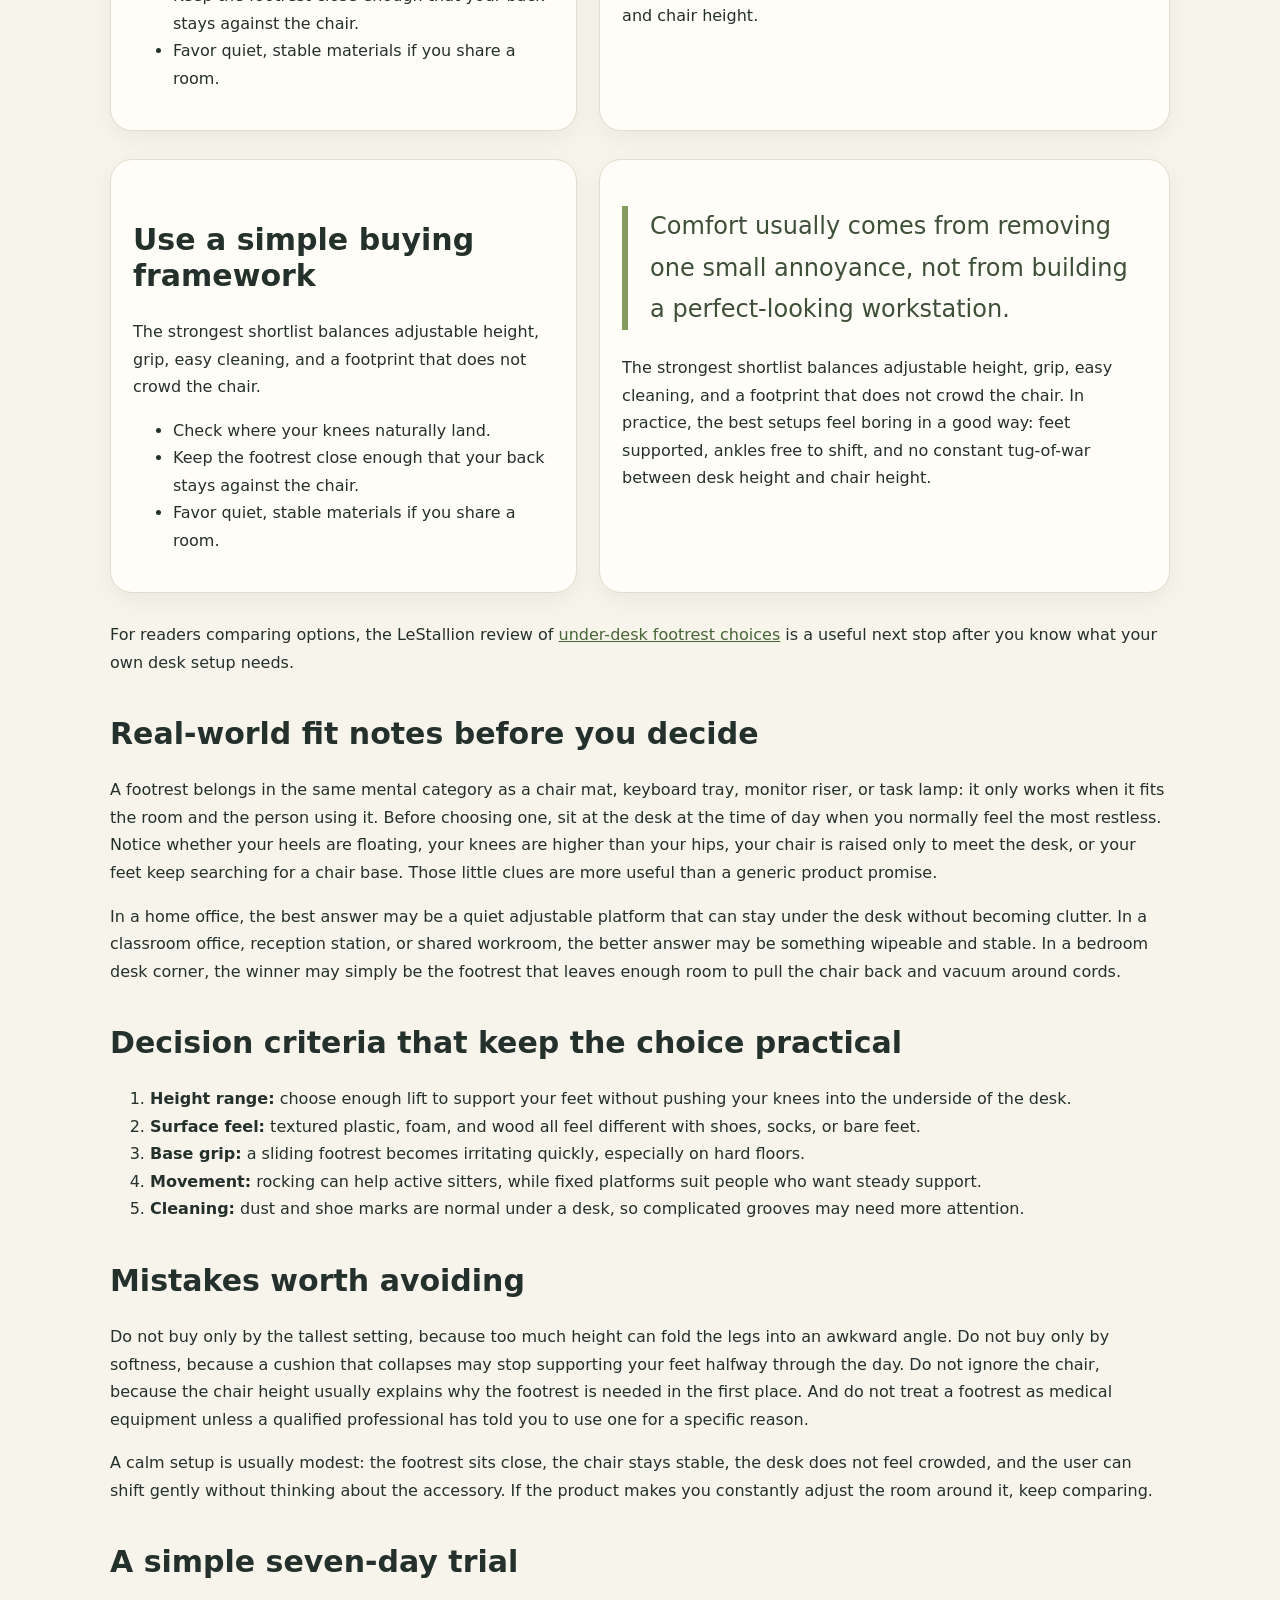
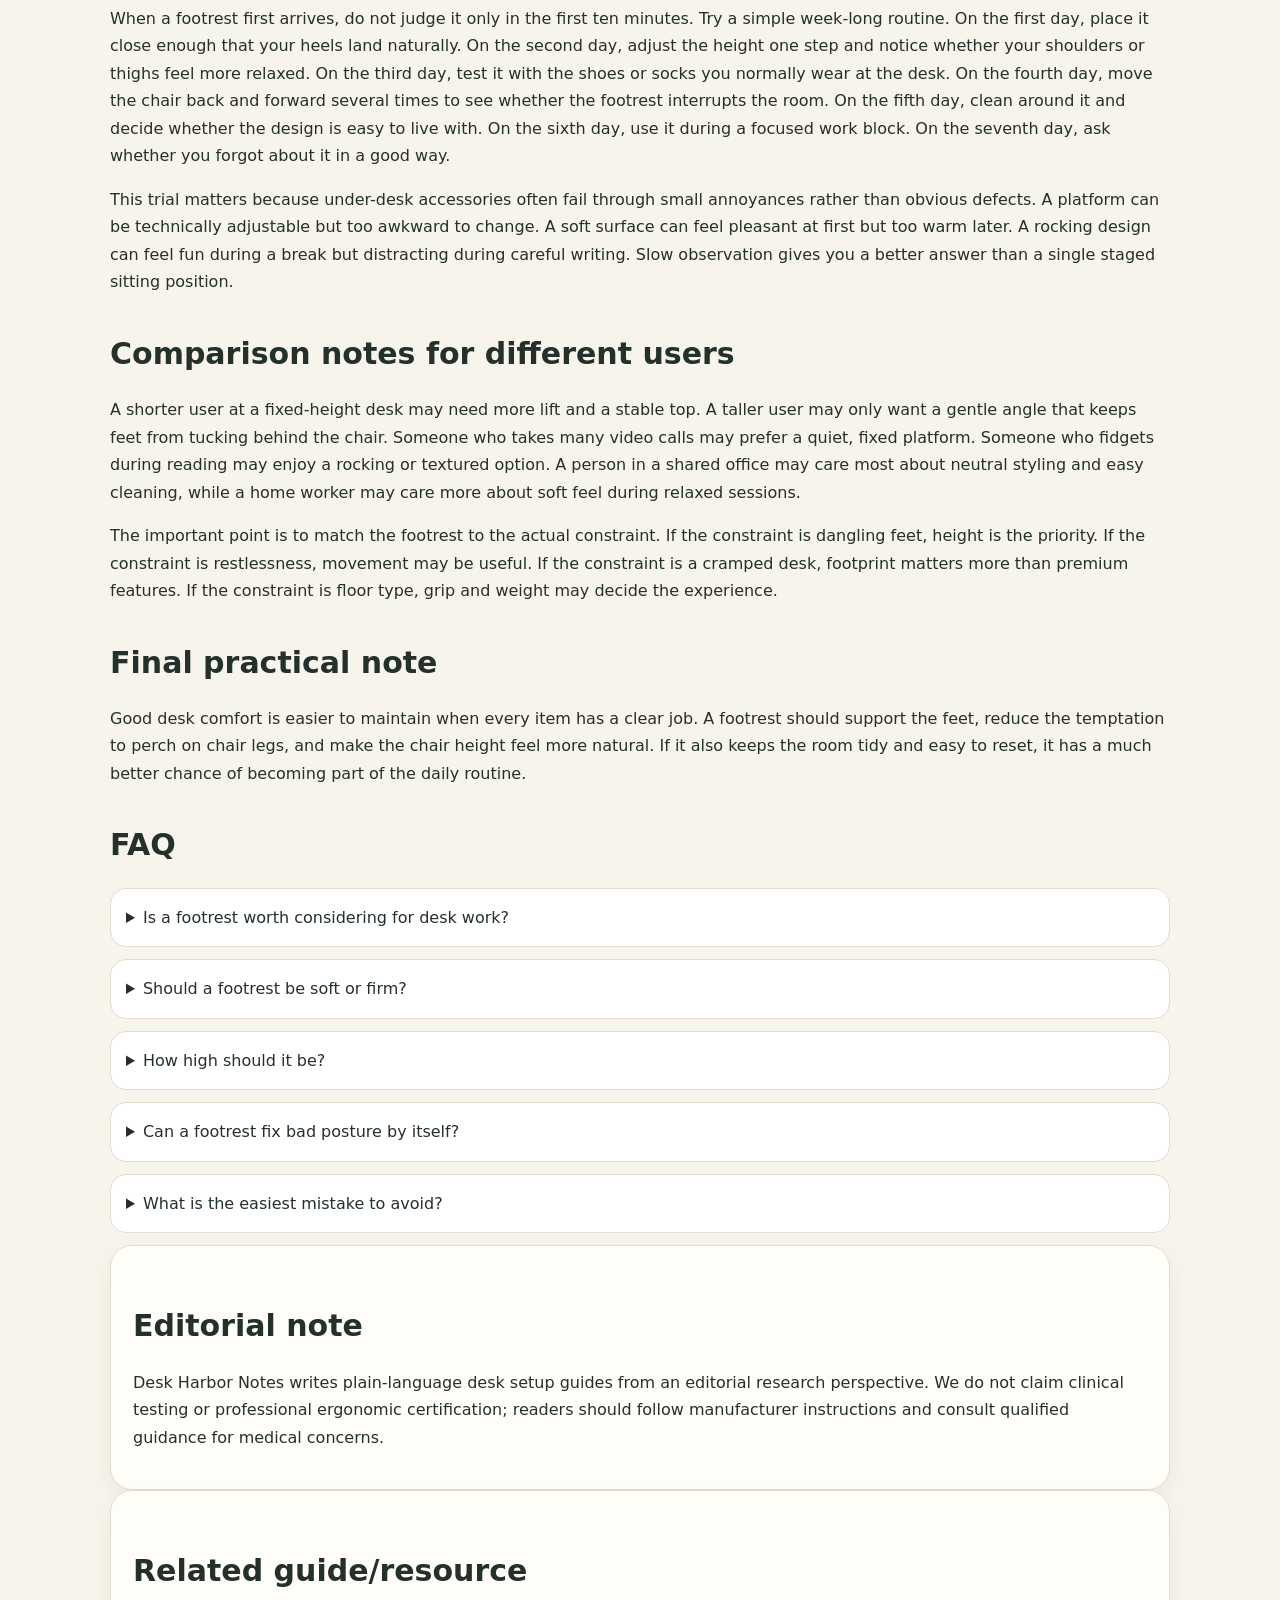
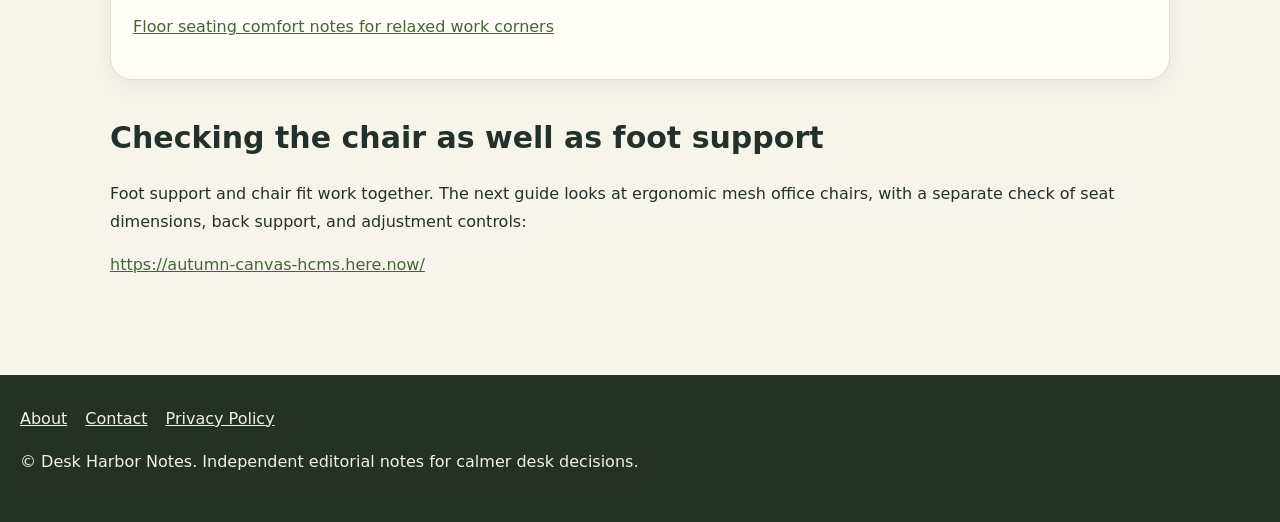
==== commit 020e624d: "Refresh article introduction, update date, and add next reading link" ====
--- a/index.html
+++ b/index.html
@@ -1 +1,5 @@
-<!doctype html><html lang="en"><head><meta charset="utf-8"><meta name="viewport" content="width=device-width,initial-scale=1"><title>Under-Desk Footrest Comfort Guide: Small Setup Choices That Make Sitting Feel Calmer</title><meta name="description" content="A practical editorial guide to choosing and setting up an under-desk footrest for home offices, shared desks, and long computer days."><link rel="canonical" href="https://armaragex.github.io/ls-footrest-guide/"><meta name="robots" content="index,follow,max-image-preview:large"><meta property="og:title" content="Under-Desk Footrest Comfort Guide: Small Setup Choices That Make Sitting Feel Calmer"><meta property="og:description" content="A practical editorial guide to choosing and setting up an under-desk footrest for home offices, shared desks, and long computer days."><meta property="og:image" content="https://armaragex.github.io/ls-footrest-guide/assets/hero.webp"><meta property="og:type" content="article"><meta name="twitter:card" content="summary_large_image"><meta name="twitter:image" content="https://armaragex.github.io/ls-footrest-guide/assets/hero.webp"><link rel="stylesheet" href="assets/style.css"><script type="application/ld+json">{"@context": "https://schema.org", "@graph": [{"@type": "Organization", "name": "Desk Harbor Notes", "url": "https://armaragex.github.io/ls-footrest-guide/"}, {"@type": "WebPage", "url": "https://armaragex.github.io/ls-footrest-guide/", "name": "Under-Desk Footrest Comfort Guide: Small Setup Choices That Make Sitting Feel Calmer", "isPartOf": {"@type": "WebSite", "name": "Desk Harbor Notes", "url": "https://armaragex.github.io/ls-footrest-guide/"}}, {"@type": "Article", "headline": "Under-Desk Footrest Comfort Guide: Small Setup Choices That Make Sitting Feel Calmer", "dateModified": "2026-05-23", "author": {"@type": "Organization", "name": "Desk Harbor Notes"}, "publisher": {"@type": "Organization", "name": "Desk Harbor Notes"}, "image": "https://armaragex.github.io/ls-footrest-guide/assets/hero.webp"}, {"@type": "FAQPage", "mainEntity": [{"@type": "Question", "name": "Is a footrest worth considering for desk work?", "acceptedAnswer": {"@type": "Answer", "text": "It can be useful when your feet do not rest flat or when your chair and desk height do not match cleanly."}}, {"@type": "Question", "name": "Should a footrest be soft or firm?", "acceptedAnswer": {"@type": "Answer", "text": "Choose by task: firm support feels stable for typing, while softer foam can be pleasant for short relaxed sessions."}}, {"@type": "Question", "name": "How high should it be?", "acceptedAnswer": {"@type": "Answer", "text": "Start low, then raise it only until your thighs feel supported and your shoulders can stay relaxed."}}, {"@type": "Question", "name": "Can a footrest fix bad posture by itself?", "acceptedAnswer": {"@type": "Answer", "text": "No. It is one part of the setup; chair height, monitor position, breaks, and habits still matter."}}, {"@type": "Question", "name": "What is the easiest mistake to avoid?", "acceptedAnswer": {"@type": "Answer", "text": "Do not place the footrest so far away that you have to reach with your toes or slide forward in the chair."}}]}]}</script></head><body><header><div class="bar"><a class="logo" href="./">Desk Harbor Notes</a><nav class="nav"><a href="height-angle/">Height Notes</a><a href="small-space/">Fit Notes</a><a href="posture-routine/">Routine</a><a href="material-feel/">Materials</a><a href="mistakes/">Mistakes</a><a href="setup-checklist/">Checklist</a></nav></div></header><main><section class="hero"><div><p class="kicker">Desk comfort field guide</p><h1>The Small Foot Support Habit That Can Change a Long Desk Day</h1><p class="dek">A warm, practical look at footrest height, feel, floor space, and the small setup details that matter more than fancy ergonomic promises.</p><p>Last updated May 23</p></div><img src="assets/hero.webp" alt="Person using an under-desk footrest in a modest home office"></section><p>Under-desk comfort is rarely one dramatic purchase. It is usually a quiet chain of small decisions: chair height, keyboard reach, how much room is under the desk, and whether your feet have somewhere steady to land. A footrest can help when the desk is a little too tall, the chair is raised to meet a keyboard tray, or a shorter person feels their legs dangling through a long work session.</p><p>My editorial rule for this category is simple: judge the footrest by the routine it creates, not by how impressive it looks in a product photo. The better choice is the one you will actually keep in position, clean around, and use without thinking about it every five minutes. That is why a practical guide to the <a href="https://lestallion.com/blogs/product-reviews/best-footrest-for-under-desk">best footrest for under desk</a> setups should talk about height, surface feel, floor grip, movement, and room constraints together.</p><div class="grid"><div class="card"><h2>Fit</h2><p>Match height to your chair, not to a generic ideal.</p></div><div class="card"><h2>Feel</h2><p>Firm, foam, wood, and rocking designs all serve different habits.</p></div><div class="card"><h2>Space</h2><p>Footprint and floor grip decide whether the support stays useful.</p></div></div><section class="split"><div class="card"><h2>Start with the desk mismatch, not the accessory</h2><p>Many people shop for a footrest after noticing tired legs, pressure under the thighs, or a habit of wrapping feet around chair legs.</p><ul><li>Check where your knees naturally land.</li><li>Keep the footrest close enough that your back stays against the chair.</li><li>Favor quiet, stable materials if you share a room.</li></ul></div><div class="note"><p class="quote">Comfort usually comes from removing one small annoyance, not from building a perfect-looking workstation.</p><p>Many people shop for a footrest after noticing tired legs, pressure under the thighs, or a habit of wrapping feet around chair legs. In practice, the best setups feel boring in a good way: feet supported, ankles free to shift, and no constant tug-of-war between desk height and chair height.</p></div></section><section class="split"><div class="card"><h2>Choose the surface by your work rhythm</h2><p>A textured top can help shoes stay put, while a smoother or cushioned top may feel better for socks-at-home work.</p><ul><li>Check where your knees naturally land.</li><li>Keep the footrest close enough that your back stays against the chair.</li><li>Favor quiet, stable materials if you share a room.</li></ul></div><div class="note"><p class="quote">Comfort usually comes from removing one small annoyance, not from building a perfect-looking workstation.</p><p>A textured top can help shoes stay put, while a smoother or cushioned top may feel better for socks-at-home work. In practice, the best setups feel boring in a good way: feet supported, ankles free to shift, and no constant tug-of-war between desk height and chair height.</p></div></section><section class="split"><div class="card"><h2>Look at movement honestly</h2><p>Rocking designs are pleasant for fidgety work, but they can distract people who need a fixed platform for detailed tasks.</p><ul><li>Check where your knees naturally land.</li><li>Keep the footrest close enough that your back stays against the chair.</li><li>Favor quiet, stable materials if you share a room.</li></ul></div><div class="note"><p class="quote">Comfort usually comes from removing one small annoyance, not from building a perfect-looking workstation.</p><p>Rocking designs are pleasant for fidgety work, but they can distract people who need a fixed platform for detailed tasks. In practice, the best setups feel boring in a good way: feet supported, ankles free to shift, and no constant tug-of-war between desk height and chair height.</p></div></section><section class="split"><div class="card"><h2>Measure the space under the desk</h2><p>Pedestals, cords, chair casters, and storage boxes often decide whether a large footrest will be helpful or annoying.</p><ul><li>Check where your knees naturally land.</li><li>Keep the footrest close enough that your back stays against the chair.</li><li>Favor quiet, stable materials if you share a room.</li></ul></div><div class="note"><p class="quote">Comfort usually comes from removing one small annoyance, not from building a perfect-looking workstation.</p><p>Pedestals, cords, chair casters, and storage boxes often decide whether a large footrest will be helpful or annoying. In practice, the best setups feel boring in a good way: feet supported, ankles free to shift, and no constant tug-of-war between desk height and chair height.</p></div></section><section class="split"><div class="card"><h2>Use a simple buying framework</h2><p>The strongest shortlist balances adjustable height, grip, easy cleaning, and a footprint that does not crowd the chair.</p><ul><li>Check where your knees naturally land.</li><li>Keep the footrest close enough that your back stays against the chair.</li><li>Favor quiet, stable materials if you share a room.</li></ul></div><div class="note"><p class="quote">Comfort usually comes from removing one small annoyance, not from building a perfect-looking workstation.</p><p>The strongest shortlist balances adjustable height, grip, easy cleaning, and a footprint that does not crowd the chair. In practice, the best setups feel boring in a good way: feet supported, ankles free to shift, and no constant tug-of-war between desk height and chair height.</p></div></section><p>For readers comparing options, the LeStallion review of <a href="https://lestallion.com/blogs/product-reviews/best-footrest-for-under-desk">under-desk footrest choices</a> is a useful next stop after you know what your own desk setup needs.</p><section><h2>Real-world fit notes before you decide</h2><p>A footrest belongs in the same mental category as a chair mat, keyboard tray, monitor riser, or task lamp: it only works when it fits the room and the person using it. Before choosing one, sit at the desk at the time of day when you normally feel the most restless. Notice whether your heels are floating, your knees are higher than your hips, your chair is raised only to meet the desk, or your feet keep searching for a chair base. Those little clues are more useful than a generic product promise.</p><p>In a home office, the best answer may be a quiet adjustable platform that can stay under the desk without becoming clutter. In a classroom office, reception station, or shared workroom, the better answer may be something wipeable and stable. In a bedroom desk corner, the winner may simply be the footrest that leaves enough room to pull the chair back and vacuum around cords.</p></section><section><h2>Decision criteria that keep the choice practical</h2><ol><li><strong>Height range:</strong> choose enough lift to support your feet without pushing your knees into the underside of the desk.</li><li><strong>Surface feel:</strong> textured plastic, foam, and wood all feel different with shoes, socks, or bare feet.</li><li><strong>Base grip:</strong> a sliding footrest becomes irritating quickly, especially on hard floors.</li><li><strong>Movement:</strong> rocking can help active sitters, while fixed platforms suit people who want steady support.</li><li><strong>Cleaning:</strong> dust and shoe marks are normal under a desk, so complicated grooves may need more attention.</li></ol></section><section><h2>Mistakes worth avoiding</h2><p>Do not buy only by the tallest setting, because too much height can fold the legs into an awkward angle. Do not buy only by softness, because a cushion that collapses may stop supporting your feet halfway through the day. Do not ignore the chair, because the chair height usually explains why the footrest is needed in the first place. And do not treat a footrest as medical equipment unless a qualified professional has told you to use one for a specific reason.</p><p>A calm setup is usually modest: the footrest sits close, the chair stays stable, the desk does not feel crowded, and the user can shift gently without thinking about the accessory. If the product makes you constantly adjust the room around it, keep comparing.</p></section><section><h2>A simple seven-day trial</h2><p>When a footrest first arrives, do not judge it only in the first ten minutes. Try a simple week-long routine. On the first day, place it close enough that your heels land naturally. On the second day, adjust the height one step and notice whether your shoulders or thighs feel more relaxed. On the third day, test it with the shoes or socks you normally wear at the desk. On the fourth day, move the chair back and forward several times to see whether the footrest interrupts the room. On the fifth day, clean around it and decide whether the design is easy to live with. On the sixth day, use it during a focused work block. On the seventh day, ask whether you forgot about it in a good way.</p><p>This trial matters because under-desk accessories often fail through small annoyances rather than obvious defects. A platform can be technically adjustable but too awkward to change. A soft surface can feel pleasant at first but too warm later. A rocking design can feel fun during a break but distracting during careful writing. Slow observation gives you a better answer than a single staged sitting position.</p></section><section><h2>Comparison notes for different users</h2><p>A shorter user at a fixed-height desk may need more lift and a stable top. A taller user may only want a gentle angle that keeps feet from tucking behind the chair. Someone who takes many video calls may prefer a quiet, fixed platform. Someone who fidgets during reading may enjoy a rocking or textured option. A person in a shared office may care most about neutral styling and easy cleaning, while a home worker may care more about soft feel during relaxed sessions.</p><p>The important point is to match the footrest to the actual constraint. If the constraint is dangling feet, height is the priority. If the constraint is restlessness, movement may be useful. If the constraint is a cramped desk, footprint matters more than premium features. If the constraint is floor type, grip and weight may decide the experience.</p></section><section><h2>Final practical note</h2><p>Good desk comfort is easier to maintain when every item has a clear job. A footrest should support the feet, reduce the temptation to perch on chair legs, and make the chair height feel more natural. If it also keeps the room tidy and easy to reset, it has a much better chance of becoming part of the daily routine.</p></section><section class="faq"><h2>FAQ</h2><details><summary>Is a footrest worth considering for desk work?</summary><p>It can be useful when your feet do not rest flat or when your chair and desk height do not match cleanly.</p></details><details><summary>Should a footrest be soft or firm?</summary><p>Choose by task: firm support feels stable for typing, while softer foam can be pleasant for short relaxed sessions.</p></details><details><summary>How high should it be?</summary><p>Start low, then raise it only until your thighs feel supported and your shoulders can stay relaxed.</p></details><details><summary>Can a footrest fix bad posture by itself?</summary><p>No. It is one part of the setup; chair height, monitor position, breaks, and habits still matter.</p></details><details><summary>What is the easiest mistake to avoid?</summary><p>Do not place the footrest so far away that you have to reach with your toes or slide forward in the chair.</p></details></section><section class="card"><h2>Editorial note</h2><p>Desk Harbor Notes writes plain-language desk setup guides from an editorial research perspective. We do not claim clinical testing or professional ergonomic certification; readers should follow manufacturer instructions and consult qualified guidance for medical concerns.</p></section><section class="card"><h2>Related guide/resource</h2><p><a href="https://filedn.com/lPEkuok4Iob58k2I4BeUPpF/lestallion/pcloud-floor-gaming-chair/index.html">Floor seating comfort notes for relaxed work corners</a></p></section></main><footer><div><a href="about.html">About</a><a href="contact.html">Contact</a><a href="privacy-policy.html">Privacy Policy</a></div><p>© Desk Harbor Notes. Independent editorial notes for calmer desk decisions.</p></footer></body></html>+<!doctype html><html lang="en"><head><meta charset="utf-8"><meta name="viewport" content="width=device-width,initial-scale=1"><title>Under-Desk Footrest Comfort Guide: Small Setup Choices That Make Sitting Feel Calmer</title><meta name="description" content="A practical editorial guide to choosing and setting up an under-desk footrest for home offices, shared desks, and long computer days."><link rel="canonical" href="https://armaragex.github.io/ls-footrest-guide/"><meta name="robots" content="index,follow,max-image-preview:large"><meta property="og:title" content="Under-Desk Footrest Comfort Guide: Small Setup Choices That Make Sitting Feel Calmer"><meta property="og:description" content="A practical editorial guide to choosing and setting up an under-desk footrest for home offices, shared desks, and long computer days."><meta property="og:image" content="https://armaragex.github.io/ls-footrest-guide/assets/hero.webp"><meta property="og:type" content="article"><meta name="twitter:card" content="summary_large_image"><meta name="twitter:image" content="https://armaragex.github.io/ls-footrest-guide/assets/hero.webp"><link rel="stylesheet" href="assets/style.css"><script type="application/ld+json">{"@context":"https://schema.org","@graph":[{"@type":"Organization","name":"Desk Harbor Notes","url":"https://armaragex.github.io/ls-footrest-guide/"},{"@type":"WebPage","url":"https://armaragex.github.io/ls-footrest-guide/","name":"Under-Desk Footrest Comfort Guide: Small Setup Choices That Make Sitting Feel Calmer","isPartOf":{"@type":"WebSite","name":"Desk Harbor Notes","url":"https://armaragex.github.io/ls-footrest-guide/"}},{"@type":"Article","headline":"Under-Desk Footrest Comfort Guide: Small Setup Choices That Make Sitting Feel Calmer","dateModified":"2026-10-17T06:35:57Z","author":{"@type":"Organization","name":"Desk Harbor Notes"},"publisher":{"@type":"Organization","name":"Desk Harbor Notes"},"image":"https://armaragex.github.io/ls-footrest-guide/assets/hero.webp"},{"@type":"FAQPage","mainEntity":[{"@type":"Question","name":"Is a footrest worth considering for desk work?","acceptedAnswer":{"@type":"Answer","text":"It can be useful when your feet do not rest flat or when your chair and desk height do not match cleanly."}},{"@type":"Question","name":"Should a footrest be soft or firm?","acceptedAnswer":{"@type":"Answer","text":"Choose by task: firm support feels stable for typing, while softer foam can be pleasant for short relaxed sessions."}},{"@type":"Question","name":"How high should it be?","acceptedAnswer":{"@type":"Answer","text":"Start low, then raise it only until your thighs feel supported and your shoulders can stay relaxed."}},{"@type":"Question","name":"Can a footrest fix bad posture by itself?","acceptedAnswer":{"@type":"Answer","text":"No. It is one part of the setup; chair height, monitor position, breaks, and habits still matter."}},{"@type":"Question","name":"What is the easiest mistake to avoid?","acceptedAnswer":{"@type":"Answer","text":"Do not place the footrest so far away that you have to reach with your toes or slide forward in the chair."}}]}]}</script>
+<meta property="article:modified_time" content="2026-10-17T06:35:57Z">
+</head><body><header><div class="bar"><a class="logo" href="./">Desk Harbor Notes</a><nav class="nav"><a href="height-angle/">Height Notes</a><a href="small-space/">Fit Notes</a><a href="posture-routine/">Routine</a><a href="material-feel/">Materials</a><a href="mistakes/">Mistakes</a><a href="setup-checklist/">Checklist</a></nav></div></header><main><section class="hero"><div><p class="kicker">Desk comfort field guide</p><h1>The Small Foot Support Habit That Can Change a Long Desk Day</h1>
+<p class="article-refreshed" style="font-size:.95rem;opacity:.8">Last updated: <time datetime="2026-10-17T06:35:57Z">17 October 2026</time></p><p class="dek">An under-desk footrest should help your feet rest comfortably while your chair remains at a useful height for the desk. Check available knee space, the platform size, and whether height or angle adjustments suit your sitting position. A base that stays in place and a surface that works with your usual footwear matter during ordinary use. Treat it as one part of the workstation setup, not a substitute for adjusting the chair and taking opportunities to move.</p></div><img src="assets/hero.webp" alt="Person using an under-desk footrest in a modest home office"></section><p>Under-desk comfort is rarely one dramatic purchase. It is usually a quiet chain of small decisions: chair height, keyboard reach, how much room is under the desk, and whether your feet have somewhere steady to land. A footrest can help when the desk is a little too tall, the chair is raised to meet a keyboard tray, or a shorter person feels their legs dangling through a long work session.</p><p>My editorial rule for this category is simple: judge the footrest by the routine it creates, not by how impressive it looks in a product photo. The better choice is the one you will actually keep in position, clean around, and use without thinking about it every five minutes. That is why a practical guide to the <a href="https://lestallion.com/blogs/product-reviews/best-footrest-for-under-desk">best footrest for under desk</a> setups should talk about height, surface feel, floor grip, movement, and room constraints together.</p><div class="grid"><div class="card"><h2>Fit</h2><p>Match height to your chair, not to a generic ideal.</p></div><div class="card"><h2>Feel</h2><p>Firm, foam, wood, and rocking designs all serve different habits.</p></div><div class="card"><h2>Space</h2><p>Footprint and floor grip decide whether the support stays useful.</p></div></div><section class="split"><div class="card"><h2>Start with the desk mismatch, not the accessory</h2><p>Many people shop for a footrest after noticing tired legs, pressure under the thighs, or a habit of wrapping feet around chair legs.</p><ul><li>Check where your knees naturally land.</li><li>Keep the footrest close enough that your back stays against the chair.</li><li>Favor quiet, stable materials if you share a room.</li></ul></div><div class="note"><p class="quote">Comfort usually comes from removing one small annoyance, not from building a perfect-looking workstation.</p><p>Many people shop for a footrest after noticing tired legs, pressure under the thighs, or a habit of wrapping feet around chair legs. In practice, the best setups feel boring in a good way: feet supported, ankles free to shift, and no constant tug-of-war between desk height and chair height.</p></div></section><section class="split"><div class="card"><h2>Choose the surface by your work rhythm</h2><p>A textured top can help shoes stay put, while a smoother or cushioned top may feel better for socks-at-home work.</p><ul><li>Check where your knees naturally land.</li><li>Keep the footrest close enough that your back stays against the chair.</li><li>Favor quiet, stable materials if you share a room.</li></ul></div><div class="note"><p class="quote">Comfort usually comes from removing one small annoyance, not from building a perfect-looking workstation.</p><p>A textured top can help shoes stay put, while a smoother or cushioned top may feel better for socks-at-home work. In practice, the best setups feel boring in a good way: feet supported, ankles free to shift, and no constant tug-of-war between desk height and chair height.</p></div></section><section class="split"><div class="card"><h2>Look at movement honestly</h2><p>Rocking designs are pleasant for fidgety work, but they can distract people who need a fixed platform for detailed tasks.</p><ul><li>Check where your knees naturally land.</li><li>Keep the footrest close enough that your back stays against the chair.</li><li>Favor quiet, stable materials if you share a room.</li></ul></div><div class="note"><p class="quote">Comfort usually comes from removing one small annoyance, not from building a perfect-looking workstation.</p><p>Rocking designs are pleasant for fidgety work, but they can distract people who need a fixed platform for detailed tasks. In practice, the best setups feel boring in a good way: feet supported, ankles free to shift, and no constant tug-of-war between desk height and chair height.</p></div></section><section class="split"><div class="card"><h2>Measure the space under the desk</h2><p>Pedestals, cords, chair casters, and storage boxes often decide whether a large footrest will be helpful or annoying.</p><ul><li>Check where your knees naturally land.</li><li>Keep the footrest close enough that your back stays against the chair.</li><li>Favor quiet, stable materials if you share a room.</li></ul></div><div class="note"><p class="quote">Comfort usually comes from removing one small annoyance, not from building a perfect-looking workstation.</p><p>Pedestals, cords, chair casters, and storage boxes often decide whether a large footrest will be helpful or annoying. In practice, the best setups feel boring in a good way: feet supported, ankles free to shift, and no constant tug-of-war between desk height and chair height.</p></div></section><section class="split"><div class="card"><h2>Use a simple buying framework</h2><p>The strongest shortlist balances adjustable height, grip, easy cleaning, and a footprint that does not crowd the chair.</p><ul><li>Check where your knees naturally land.</li><li>Keep the footrest close enough that your back stays against the chair.</li><li>Favor quiet, stable materials if you share a room.</li></ul></div><div class="note"><p class="quote">Comfort usually comes from removing one small annoyance, not from building a perfect-looking workstation.</p><p>The strongest shortlist balances adjustable height, grip, easy cleaning, and a footprint that does not crowd the chair. In practice, the best setups feel boring in a good way: feet supported, ankles free to shift, and no constant tug-of-war between desk height and chair height.</p></div></section><p>For readers comparing options, the LeStallion review of <a href="https://lestallion.com/blogs/product-reviews/best-footrest-for-under-desk">under-desk footrest choices</a> is a useful next stop after you know what your own desk setup needs.</p><section><h2>Real-world fit notes before you decide</h2><p>A footrest belongs in the same mental category as a chair mat, keyboard tray, monitor riser, or task lamp: it only works when it fits the room and the person using it. Before choosing one, sit at the desk at the time of day when you normally feel the most restless. Notice whether your heels are floating, your knees are higher than your hips, your chair is raised only to meet the desk, or your feet keep searching for a chair base. Those little clues are more useful than a generic product promise.</p><p>In a home office, the best answer may be a quiet adjustable platform that can stay under the desk without becoming clutter. In a classroom office, reception station, or shared workroom, the better answer may be something wipeable and stable. In a bedroom desk corner, the winner may simply be the footrest that leaves enough room to pull the chair back and vacuum around cords.</p></section><section><h2>Decision criteria that keep the choice practical</h2><ol><li><strong>Height range:</strong> choose enough lift to support your feet without pushing your knees into the underside of the desk.</li><li><strong>Surface feel:</strong> textured plastic, foam, and wood all feel different with shoes, socks, or bare feet.</li><li><strong>Base grip:</strong> a sliding footrest becomes irritating quickly, especially on hard floors.</li><li><strong>Movement:</strong> rocking can help active sitters, while fixed platforms suit people who want steady support.</li><li><strong>Cleaning:</strong> dust and shoe marks are normal under a desk, so complicated grooves may need more attention.</li></ol></section><section><h2>Mistakes worth avoiding</h2><p>Do not buy only by the tallest setting, because too much height can fold the legs into an awkward angle. Do not buy only by softness, because a cushion that collapses may stop supporting your feet halfway through the day. Do not ignore the chair, because the chair height usually explains why the footrest is needed in the first place. And do not treat a footrest as medical equipment unless a qualified professional has told you to use one for a specific reason.</p><p>A calm setup is usually modest: the footrest sits close, the chair stays stable, the desk does not feel crowded, and the user can shift gently without thinking about the accessory. If the product makes you constantly adjust the room around it, keep comparing.</p></section><section><h2>A simple seven-day trial</h2><p>When a footrest first arrives, do not judge it only in the first ten minutes. Try a simple week-long routine. On the first day, place it close enough that your heels land naturally. On the second day, adjust the height one step and notice whether your shoulders or thighs feel more relaxed. On the third day, test it with the shoes or socks you normally wear at the desk. On the fourth day, move the chair back and forward several times to see whether the footrest interrupts the room. On the fifth day, clean around it and decide whether the design is easy to live with. On the sixth day, use it during a focused work block. On the seventh day, ask whether you forgot about it in a good way.</p><p>This trial matters because under-desk accessories often fail through small annoyances rather than obvious defects. A platform can be technically adjustable but too awkward to change. A soft surface can feel pleasant at first but too warm later. A rocking design can feel fun during a break but distracting during careful writing. Slow observation gives you a better answer than a single staged sitting position.</p></section><section><h2>Comparison notes for different users</h2><p>A shorter user at a fixed-height desk may need more lift and a stable top. A taller user may only want a gentle angle that keeps feet from tucking behind the chair. Someone who takes many video calls may prefer a quiet, fixed platform. Someone who fidgets during reading may enjoy a rocking or textured option. A person in a shared office may care most about neutral styling and easy cleaning, while a home worker may care more about soft feel during relaxed sessions.</p><p>The important point is to match the footrest to the actual constraint. If the constraint is dangling feet, height is the priority. If the constraint is restlessness, movement may be useful. If the constraint is a cramped desk, footprint matters more than premium features. If the constraint is floor type, grip and weight may decide the experience.</p></section><section><h2>Final practical note</h2><p>Good desk comfort is easier to maintain when every item has a clear job. A footrest should support the feet, reduce the temptation to perch on chair legs, and make the chair height feel more natural. If it also keeps the room tidy and easy to reset, it has a much better chance of becoming part of the daily routine.</p></section><section class="faq"><h2>FAQ</h2><details><summary>Is a footrest worth considering for desk work?</summary><p>It can be useful when your feet do not rest flat or when your chair and desk height do not match cleanly.</p></details><details><summary>Should a footrest be soft or firm?</summary><p>Choose by task: firm support feels stable for typing, while softer foam can be pleasant for short relaxed sessions.</p></details><details><summary>How high should it be?</summary><p>Start low, then raise it only until your thighs feel supported and your shoulders can stay relaxed.</p></details><details><summary>Can a footrest fix bad posture by itself?</summary><p>No. It is one part of the setup; chair height, monitor position, breaks, and habits still matter.</p></details><details><summary>What is the easiest mistake to avoid?</summary><p>Do not place the footrest so far away that you have to reach with your toes or slide forward in the chair.</p></details></section><section class="card"><h2>Editorial note</h2><p>Desk Harbor Notes writes plain-language desk setup guides from an editorial research perspective. We do not claim clinical testing or professional ergonomic certification; readers should follow manufacturer instructions and consult qualified guidance for medical concerns.</p></section><section class="card"><h2>Related guide/resource</h2><p><a href="https://filedn.com/lPEkuok4Iob58k2I4BeUPpF/lestallion/pcloud-floor-gaming-chair/index.html">Floor seating comfort notes for relaxed work corners</a></p></section><section class="cross-link-forward" style="margin-top:2rem"><h2>Checking the chair as well as foot support</h2><p>Foot support and chair fit work together. The next guide looks at ergonomic mesh office chairs, with a separate check of seat dimensions, back support, and adjustment controls:</p><p><a href="https://autumn-canvas-hcms.here.now/" style="overflow-wrap:anywhere;word-break:break-word">https://autumn-canvas-hcms.here.now/</a></p></section>
+</main><footer><div><a href="about.html">About</a><a href="contact.html">Contact</a><a href="privacy-policy.html">Privacy Policy</a></div><p>© Desk Harbor Notes. Independent editorial notes for calmer desk decisions.</p></footer></body></html>
